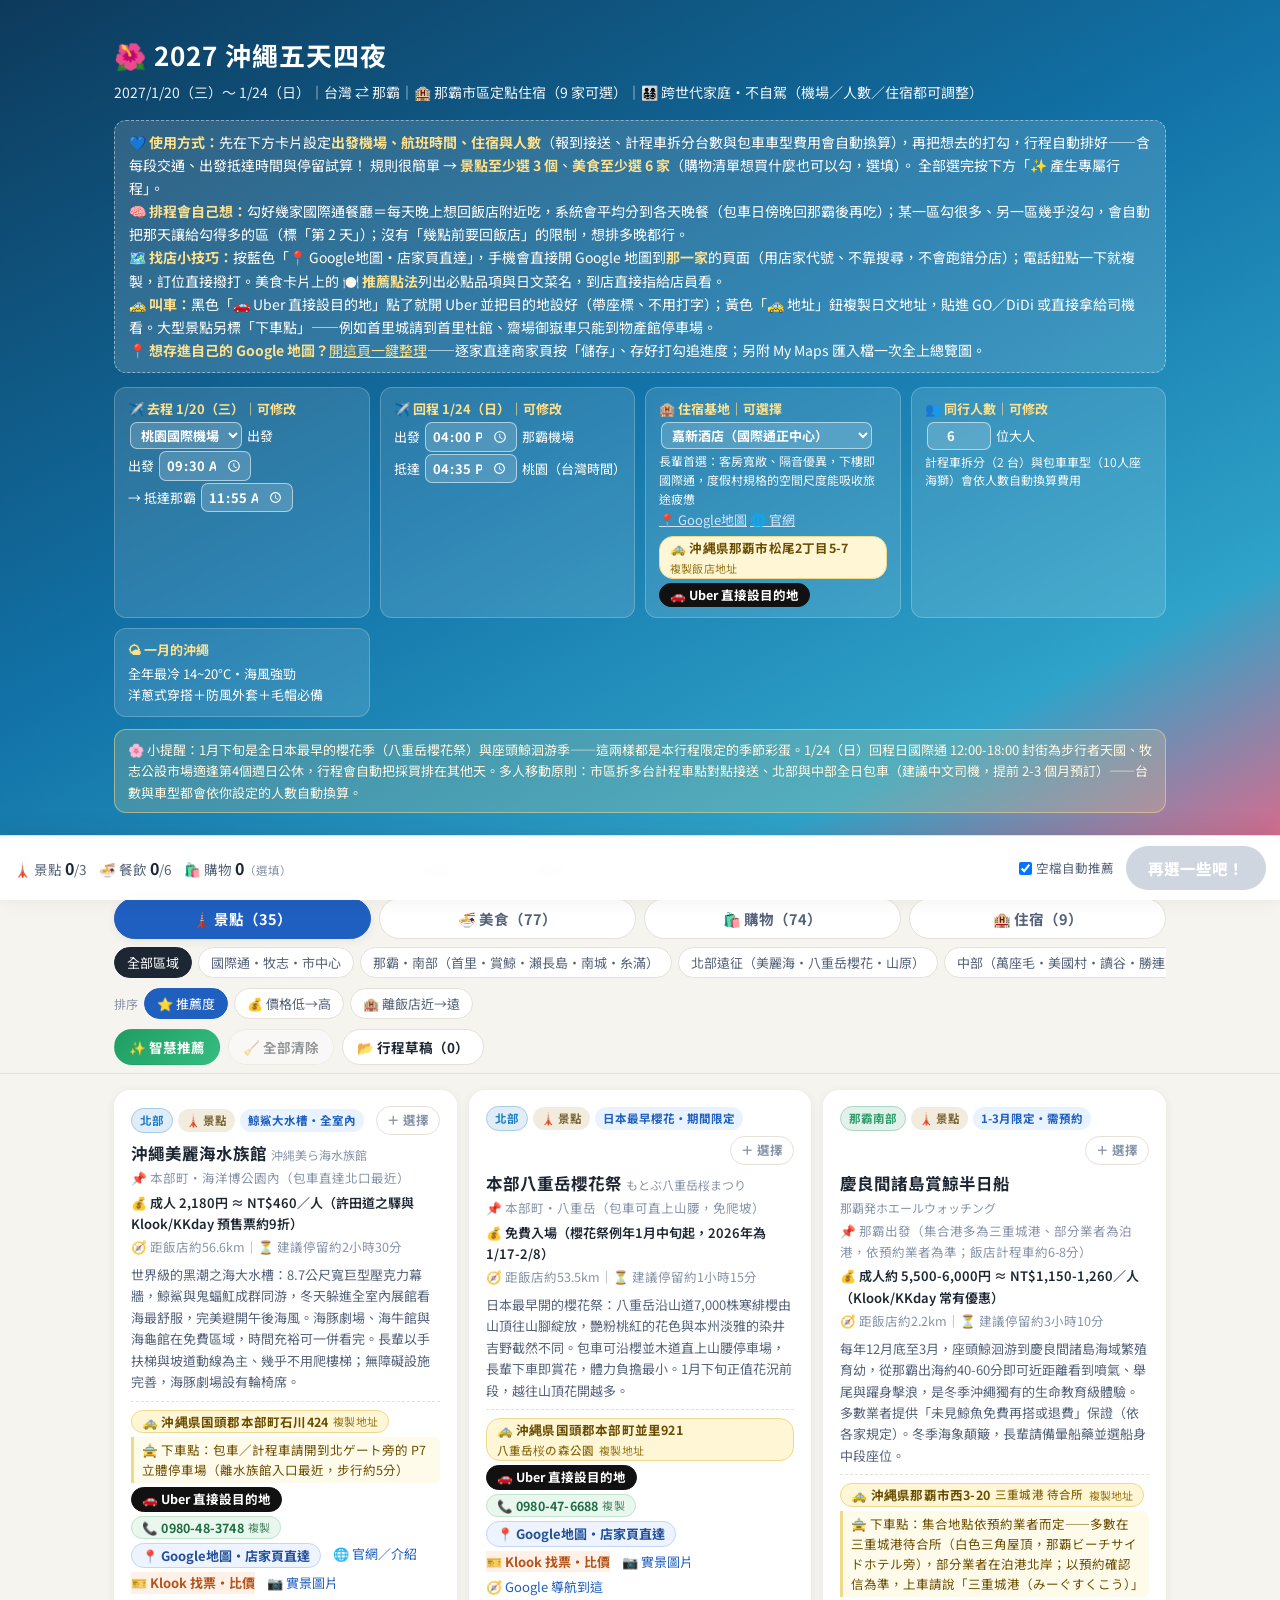
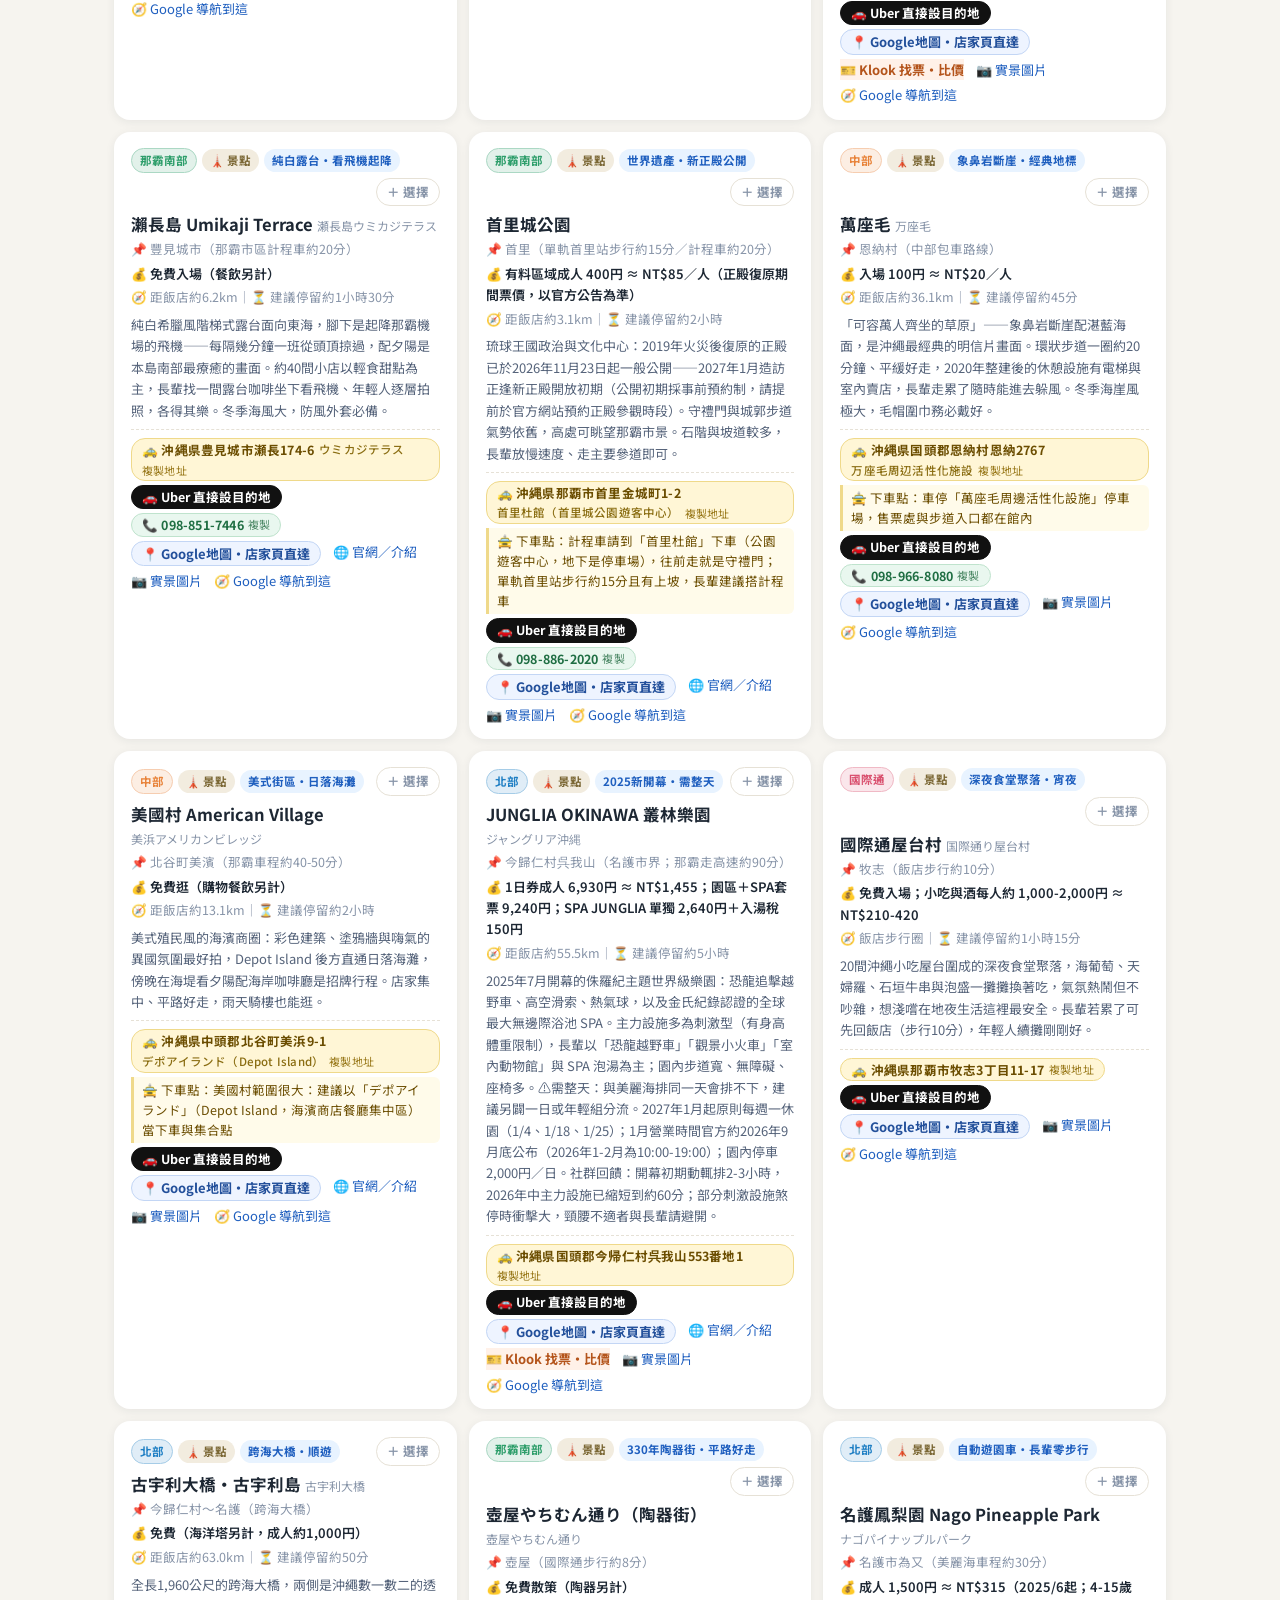
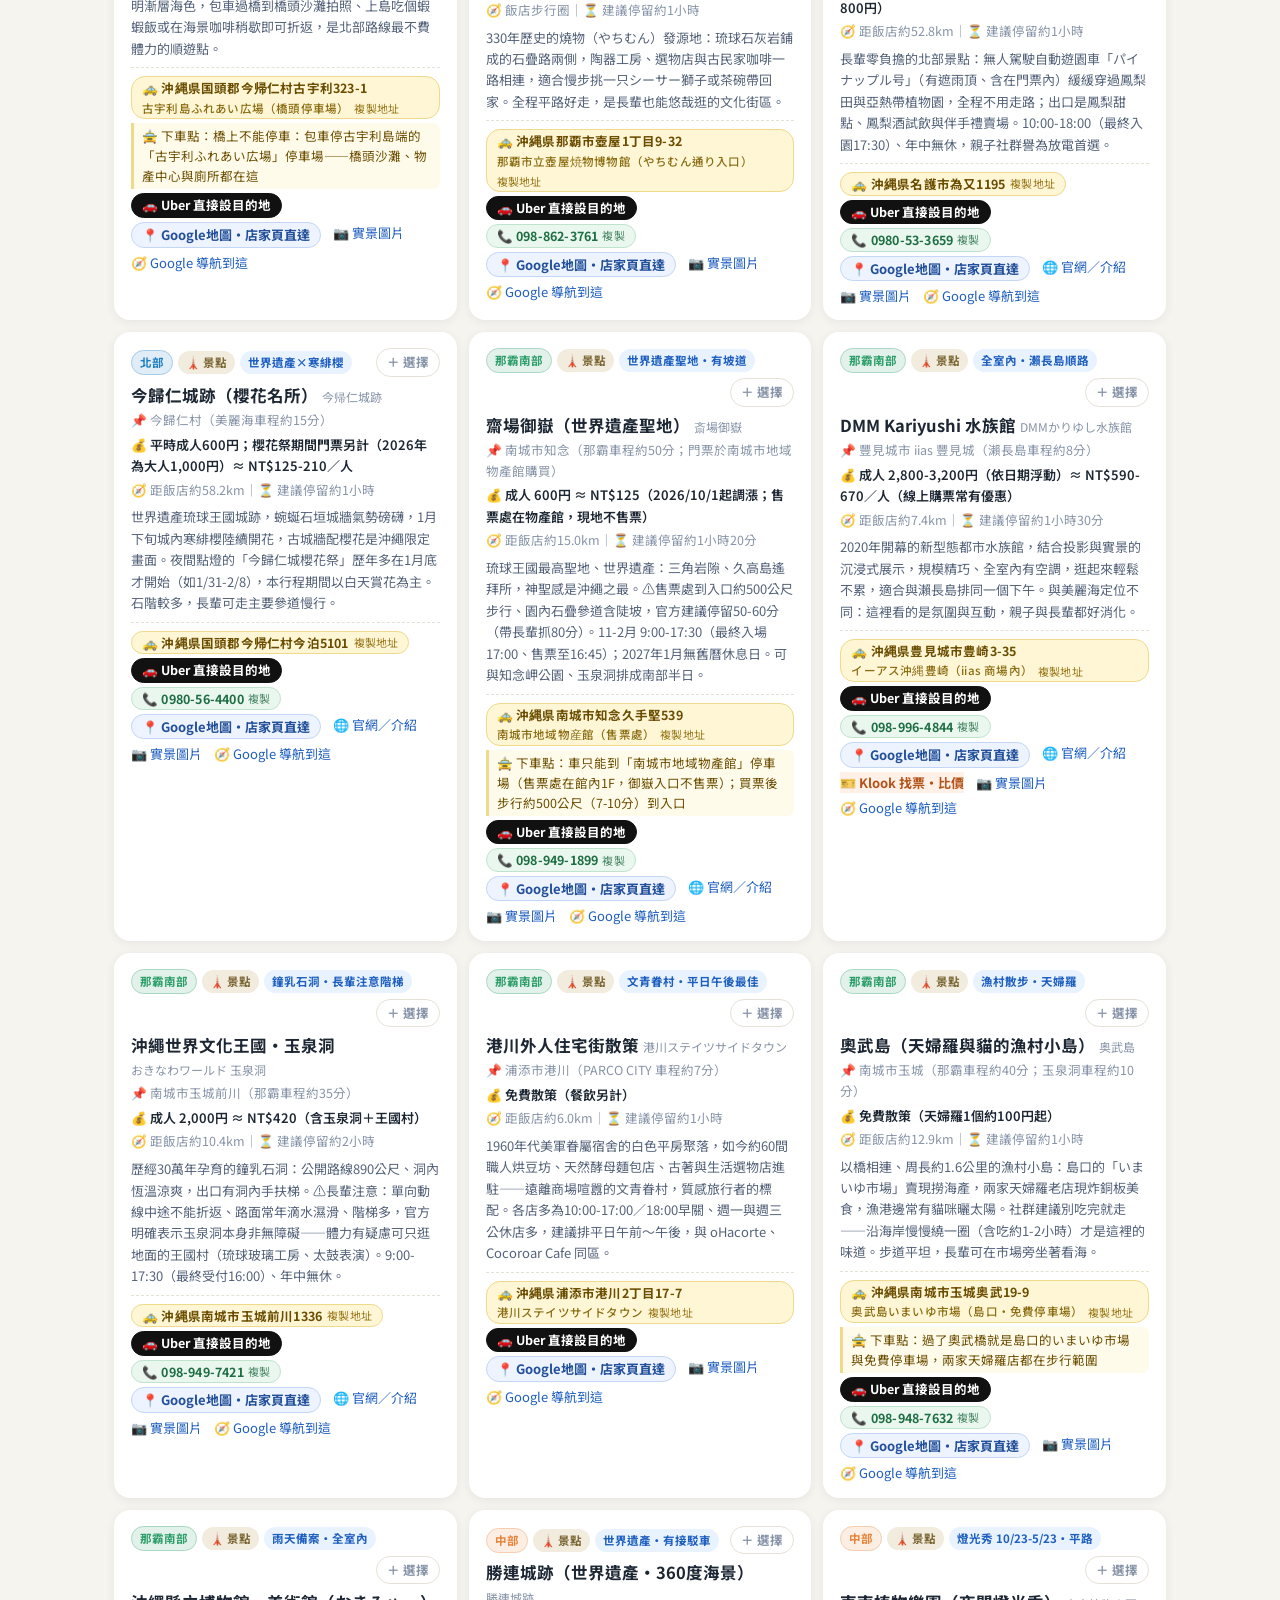
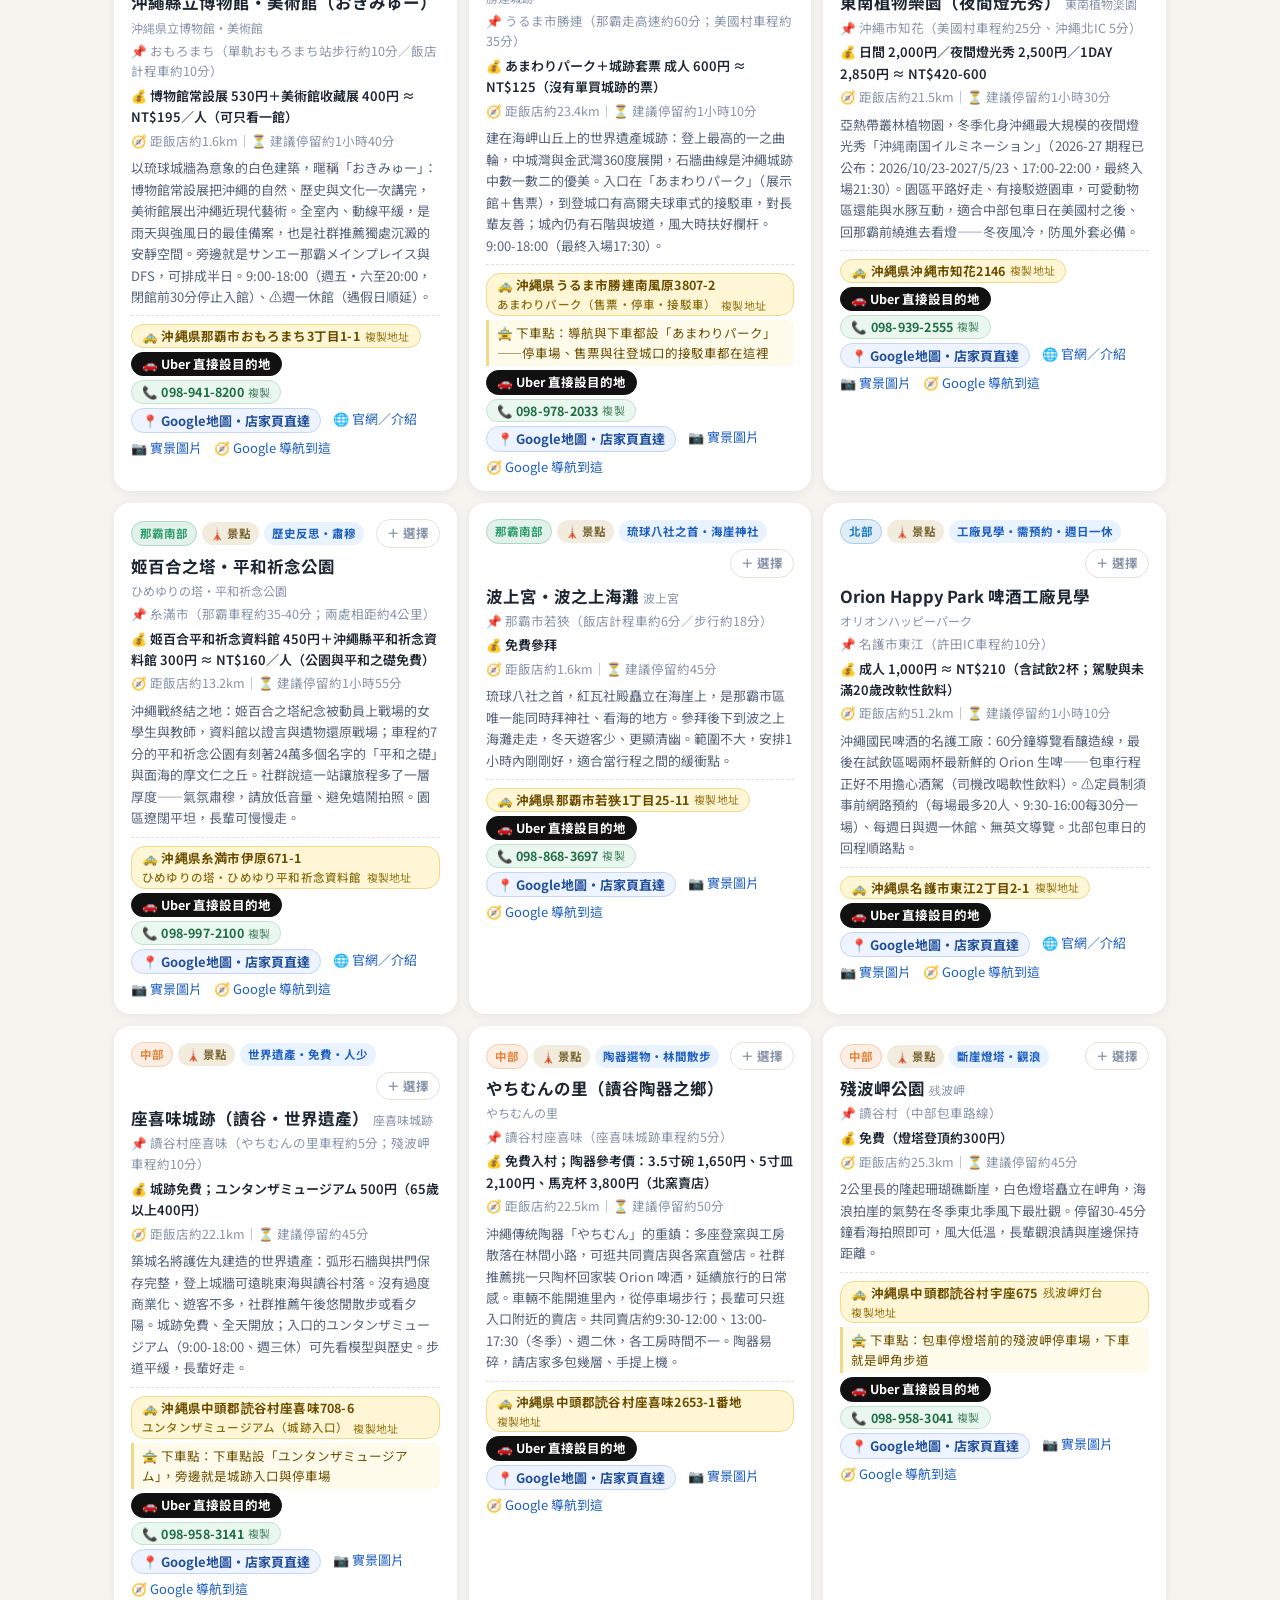
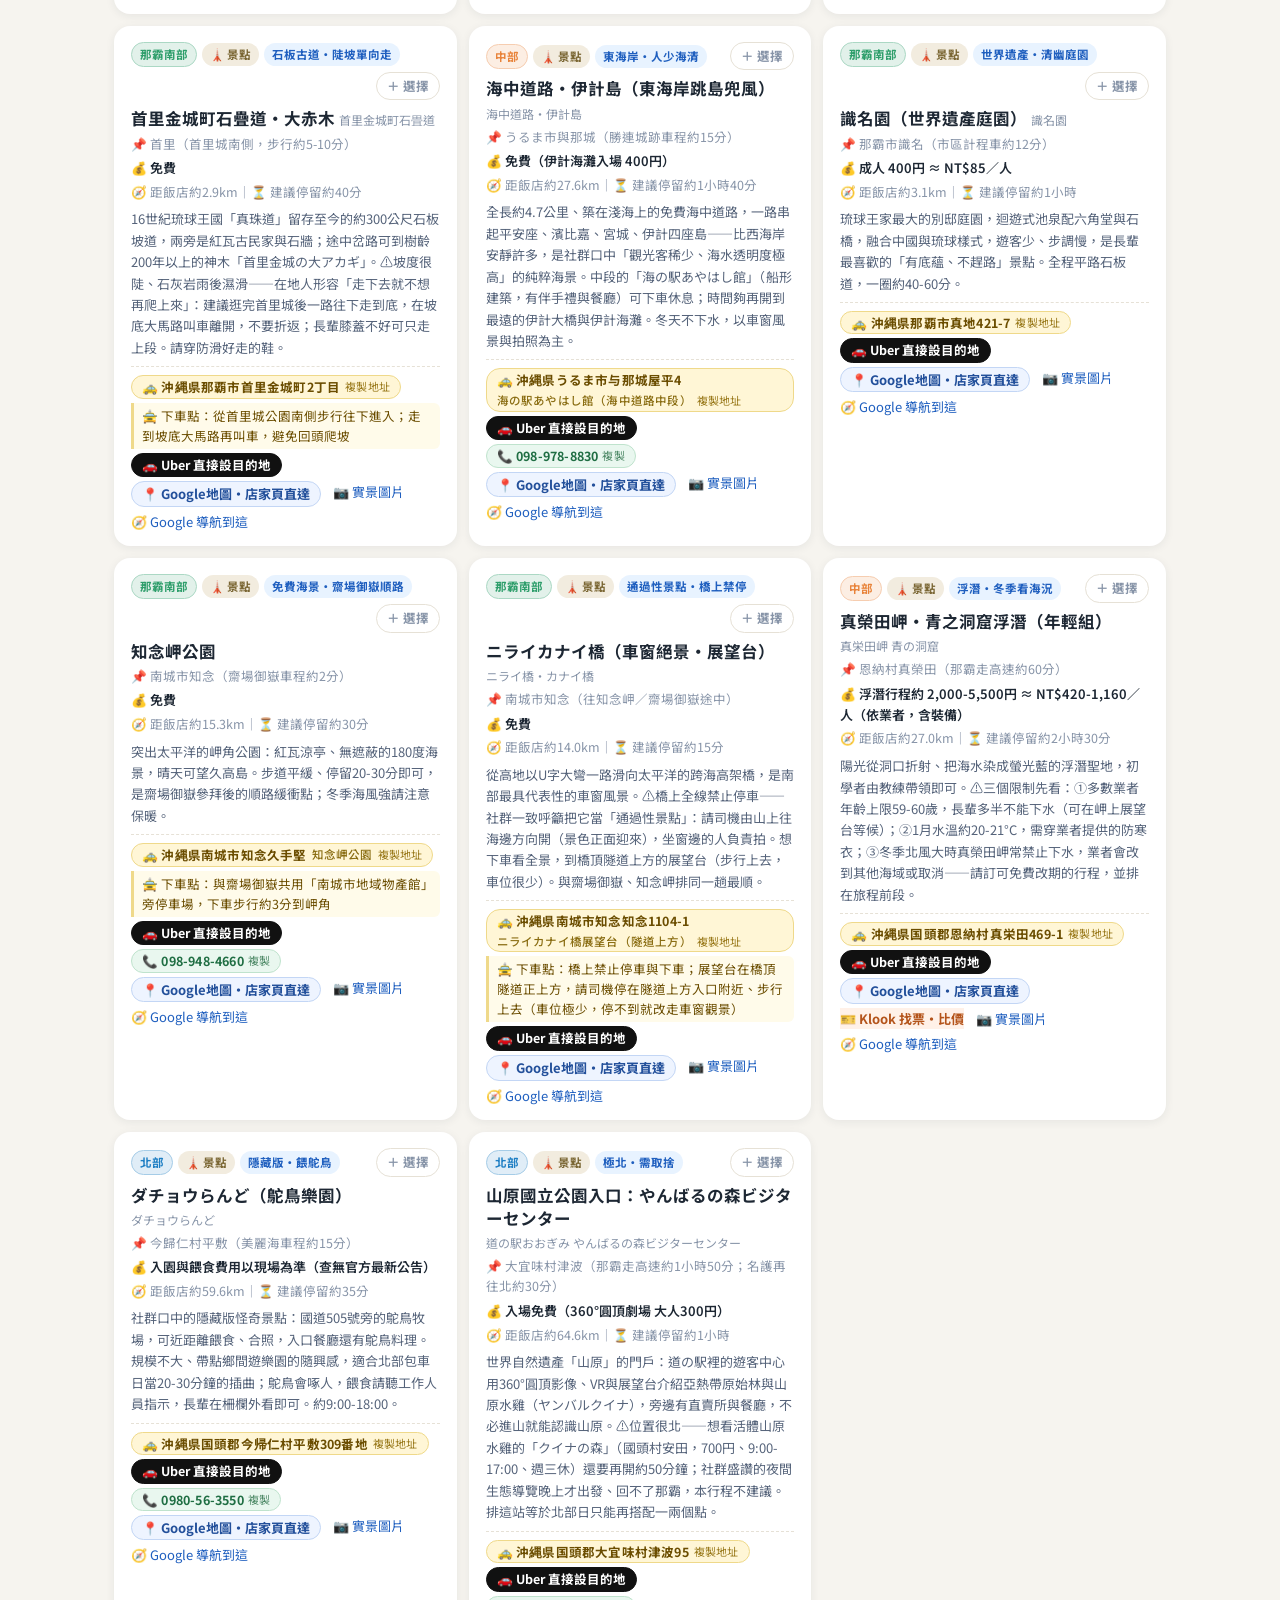
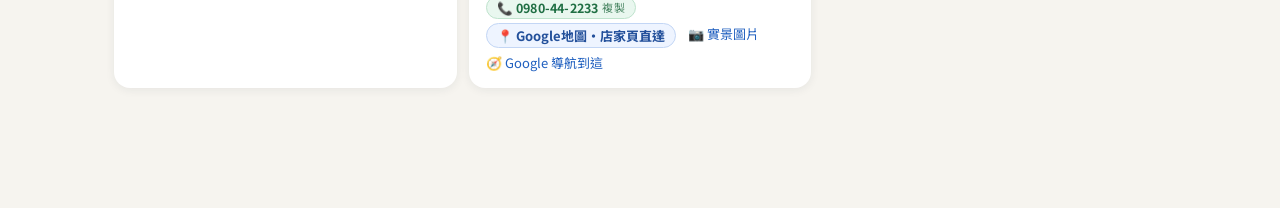
==== index.html @ 6171ee76 "v20261010c：抵達日飛機晚到不再連吃兩餐——時段以「到飯店後可出發時間」為準 使用者回報：航班 15:45 抵達、17:05 到飯店，系統仍把燒肉本部牧場塞進「抵達首餐」 （17:45），3." ====
<!DOCTYPE html>
<html lang="zh-Hant">
<head>
<meta charset="UTF-8">
<meta name="viewport" content="width=device-width, initial-scale=1.0, viewport-fit=cover">
<!-- 首頁本身不要被快取，否則手機會一直開到舊版（資源檔靠 ?v= 版本號快取即可） -->
<meta http-equiv="Cache-Control" content="no-cache, no-store, must-revalidate">
<meta http-equiv="Pragma" content="no-cache">
<meta http-equiv="Expires" content="0">
<title>2027 沖繩五天四夜｜跨世代家庭客製行程規劃</title>
<meta name="description" content="勾選想去的景點與美食，自動排出專屬的沖繩五天四夜行程。2027/1/20-1/24，跨世代家庭・不自駕，出發機場／人數／住宿皆可調整。">
<meta property="og:title" content="2027 沖繩五天四夜｜跨世代家庭客製行程規劃">
<meta property="og:description" content="設定機場航班、人數與住宿，勾選 3 個以上景點＋6 家以上美食，一鍵產生含包車、單軌與計程車拆分試算的客製行程表">
<link rel="icon" href="data:image/svg+xml,<svg xmlns=%22http://www.w3.org/2000/svg%22 viewBox=%220 0 100 100%22><text y=%22.9em%22 font-size=%2290%22>🌺</text></svg>">
<link rel="preconnect" href="https://fonts.googleapis.com">
<link rel="preconnect" href="https://fonts.gstatic.com" crossorigin>
<link href="https://fonts.googleapis.com/css2?family=Noto+Sans+TC:wght@400;500;700;900&display=swap" rel="stylesheet">
<link rel="stylesheet" href="assets/style.css?v=20261010c">
</head>
<body>

<!-- ══════════ 勾選頁 ══════════ -->
<div id="pick">
  <header class="hero">
    <div class="wrap">
      <h1>🌺 2027 沖繩五天四夜</h1>
      <div class="sub">2027/1/20（三）～ 1/24（日）｜台灣 ⇄ 那霸｜🏨 那霸市區定點住宿（9 家可選）｜👨‍👩‍👧‍👦 跨世代家庭・不自駕（機場／人數／住宿都可調整）</div>
      <div class="howto">
        💙 <b>使用方式：</b>先在下方卡片設定<b>出發機場、航班時間、住宿與人數</b>（報到接送、計程車拆分台數與包車車型費用會自動換算），再把想去的打勾，行程自動排好——含每段交通、出發抵達時間與停留試算！
        規則很簡單 → <b>景點至少選 3 個</b>、<b>美食至少選 6 家</b>（購物清單想買什麼也可以勾，選填）。
        全部選完按下方「✨ 產生專屬行程」。
        <br>🧠 <b>排程會自己想：</b>勾好幾家國際通餐廳＝每天晚上想回飯店附近吃，系統會平均分到各天晚餐（包車日傍晚回那霸後再吃）；某一區勾很多、另一區幾乎沒勾，會自動把那天讓給勾得多的區（標「第 2 天」）；沒有「幾點前要回飯店」的限制，想排多晚都行。
        <br>🗺️ <b>找店小技巧：</b>按藍色「📍 Google地圖・店家頁直達」，手機會直接開 Google 地圖到<b>那一家</b>的頁面（用店家代號、不靠搜尋，不會跑錯分店）；電話鈕點一下就複製，訂位直接撥打。美食卡片上的 <b>🍽️ 推薦點法</b>列出必點品項與日文菜名，到店直接指給店員看。
        <br>🚕 <b>叫車：</b>黑色「🚗 Uber 直接設目的地」點了就開 Uber 並把目的地設好（帶座標、不用打字）；黃色「🚕 地址」鈕複製日文地址，貼進 GO／DiDi 或直接拿給司機看。大型景點另標「下車點」——例如首里城請到首里杜館、齋場御嶽車只能到物產館停車場。
        <br>📍 <b>想存進自己的 Google 地圖？</b><a href="https://kenhuangads.github.io/travel-tool/savelist.html" target="_blank" rel="noopener" style="color:#ffe08a;text-decoration:underline">開這頁一鍵整理</a>——逐家直達商家頁按「儲存」、存好打勾追進度；另附 My Maps 匯入檔一次全上總覽圖。
      </div>
      <div class="info-cards" id="heroCards"><!-- 由 app.js 渲染：航班／機場／住宿／人數卡片 --></div>
      <div class="holiday-banner">🌸 小提醒：1月下旬是全日本最早的櫻花季（八重岳櫻花祭）與座頭鯨洄游季——這兩樣都是本行程限定的季節彩蛋。1/24（日）回程日國際通 12:00-18:00 封街為步行者天國、牧志公設市場適逢第4個週日公休，行程會自動把採買排在其他天。多人移動原則：市區拆多台計程車點對點接送、北部與中部全日包車（建議中文司機，提前 2-3 個月預訂）——台數與車型都會依你設定的人數自動換算。</div>
    </div>
  </header>

  <div class="controls">
    <div class="wrap">
      <div id="searchrow">
        <span class="s-ico">🔍</span>
        <input id="searchBox" type="text" autocomplete="off" placeholder="搜尋店名／商品／日文／區域…（例：沖繩麵、紅芋塔、美麗海）">
        <button id="searchClear" class="s-clear" style="display:none" aria-label="清除搜尋">✕</button>
      </div>
      <div id="tabs"></div>
      <button id="filterToggle" aria-expanded="false">🎛 篩選與排序 ▼</button>
      <div id="filterwrap">
        <div id="subchips"></div>
        <div id="storechips"></div>
        <div id="regionchips"></div>
        <div id="sortrow"></div>
        <div id="toolrow"></div>
      </div>
    </div>
  </div>

  <div class="wrap"><div id="draftpanel"></div></div>

  <main class="wrap">
    <div id="grid"></div>
  </main>

  <div id="bar"></div>
</div>

<!-- ══════════ 結果頁 ══════════ -->
<div id="result" style="display:none">
  <div class="wrap" id="result-inner"></div>
</div>

<script src="assets/data.js?v=20261010c"></script>
<script src="assets/app.js?v=20261010c"></script>
</body>
</html>
---- assets/style.css ----
/* ============================================================
   2027 沖繩五天四夜 — 樣式
   （沿用釜山版設計系統，Hero 改為冬櫻×海洋漸層）
   ============================================================ */
:root {
  --bg: #f6f4ef;
  --card: #ffffff;
  --ink: #1d2733;
  --ink-2: #55637a;
  --ink-3: #8794a8;
  --line: #e6e1d6;
  --ocean: #1f5fbf;
  --ocean-deep: #10386e;
  --coral: #ff6b5e;
  --sun: #f5a623;
  --ok: #1f9d63;
  --warn: #d24545;
  --radius: 16px;
  --shadow: 0 2px 10px rgba(29, 39, 51, .07);
}
* { box-sizing: border-box; margin: 0; padding: 0; }
html { -webkit-text-size-adjust: 100%; }
body {
  font-family: "Noto Sans TC", "PingFang TC", "Microsoft JhengHei", -apple-system, sans-serif;
  background: var(--bg); color: var(--ink);
  line-height: 1.65; font-size: 15px;
}
a { color: var(--ocean); text-decoration: none; }
a:hover { text-decoration: underline; }
button { font-family: inherit; cursor: pointer; }
small { color: var(--ink-3); font-weight: 400; }

.wrap { max-width: 1080px; margin: 0 auto; padding: 0 14px; }

/* ── Hero ───────────────────────── */
.hero {
  background: linear-gradient(152deg, #0d3a5c 0%, #1273a8 48%, #2fa3c9 82%, #d76c8e 100%);
  color: #fff; padding: 34px 0 26px; position: relative; overflow: hidden;
}
.hero::after {
  content: ''; position: absolute; inset: auto -10% -55% -10%; height: 90px;
  background: radial-gradient(60% 100% at 50% 0, rgba(255,255,255,.16), transparent 70%);
}
.hero h1 { font-size: 26px; letter-spacing: 1px; margin-bottom: 4px; }
.hero .sub { opacity: .92; font-size: 14px; margin-bottom: 16px; }
.hero .howto {
  background: rgba(255,255,255,.14); border: 1px dashed rgba(255,255,255,.45);
  border-radius: 12px; padding: 10px 14px; font-size: 14px; margin-bottom: 14px;
}
.hero .howto b { color: #ffe08a; }
.info-cards { display: grid; grid-template-columns: repeat(auto-fit, minmax(215px, 1fr)); gap: 10px; }
.ic {
  background: rgba(255,255,255,.12); border: 1px solid rgba(255,255,255,.22);
  border-radius: 12px; padding: 10px 13px; font-size: 13px; backdrop-filter: blur(4px);
}
.ic .ic-t { font-weight: 700; font-size: 13px; color: #ffe08a; margin-bottom: 2px; }
.ic a { color: #cfe4ff; text-decoration: underline; }
.holiday-banner {
  margin-top: 12px; background: rgba(255, 224, 138, .18); border: 1px solid rgba(255, 224, 138, .5);
  border-radius: 12px; padding: 9px 13px; font-size: 13px; color: #fff7e0;
}

/* ── 航班時間輸入欄位（Hero 卡片為深色底、結果頁摘要卡為白底） ── */
.fl-in {
  font: inherit; font-size: 13px; font-weight: 700; width: 92px;
  padding: 2px 6px; margin: 1px 2px; border-radius: 7px;
  border: 1px solid rgba(255,255,255,.55); background: rgba(255,255,255,.16);
  color: #fff; color-scheme: dark; cursor: pointer;
}
.fl-in:focus { outline: 2px solid #ffe08a; outline-offset: 1px; }
.ic label { white-space: nowrap; }
.fl-in.num { width: 64px; text-align: center; }
.fl-sel {
  font: inherit; font-size: 13px; font-weight: 700; max-width: 100%;
  padding: 2px 6px; margin: 1px 2px; border-radius: 7px; cursor: pointer;
  border: 1px solid rgba(255,255,255,.55); background: rgba(255,255,255,.16); color: #fff;
}
.fl-sel option { color: #1d2733; background: #fff; }
.fl-sel:focus { outline: 2px solid #ffe08a; outline-offset: 1px; }
.ic .hotel-pick { font-size: 12px; opacity: .92; line-height: 1.55; display: inline-block; margin-top: 2px; }
.sc .fl-in {
  border-color: #d1d5db; background: #fff; color: var(--ink); color-scheme: light;
}
.sc .fl-sel { border-color: #d1d5db; background: #fff; color: var(--ink); }

/* ── Tabs / Chips ───────────────── */
.controls { position: sticky; top: 0; z-index: 30; background: var(--bg); padding: 10px 0 8px; border-bottom: 1px solid var(--line); }
#tabs { display: flex; gap: 8px; margin-bottom: 8px; }
.tab {
  flex: 1; border: 1.5px solid var(--line); background: var(--card); border-radius: 999px;
  padding: 9px 8px; font-size: 14.5px; font-weight: 700; color: var(--ink-2); transition: .15s;
}
.tab.on { background: var(--ocean); border-color: var(--ocean); color: #fff; box-shadow: var(--shadow); }
#subchips, #regionchips { display: flex; gap: 6px; overflow-x: auto; padding-bottom: 4px; scrollbar-width: none; }
#subchips::-webkit-scrollbar, #regionchips::-webkit-scrollbar { display: none; }
/* 門市列：換行全顯示（預設前 8 間＋更多門市展開），不再橫向捲動 */
#storechips { display: flex; flex-wrap: wrap; gap: 6px; padding-bottom: 4px; margin-top: 6px; align-items: center; }
#storechips .sortlab { flex: none; }
.chip.stc.on { background: var(--ocean); border-color: var(--ocean); color: #fff; }
.chip.stc.more { border-style: dashed; color: var(--ocean); background: #f2f7ff; }

/* 篩選摺疊鈕：桌面隱藏（篩選列全展開）、手機顯示 */
#filterToggle { display: none; }

/* 關鍵字搜尋框 */
#searchrow {
  display: flex; align-items: center; gap: 8px; margin-bottom: 8px;
  background: var(--card); border: 1.5px solid var(--line); border-radius: 999px; padding: 8px 14px;
}
#searchrow:focus-within { border-color: var(--ocean); box-shadow: 0 0 0 3px rgba(31,95,191,.12); }
#searchrow .s-ico { flex: none; font-size: 14px; }
#searchBox { flex: 1; border: none; outline: none; background: transparent; font-family: inherit; font-size: 14.5px; color: var(--ink); min-width: 0; }
#searchBox::placeholder { color: var(--ink-3); }
.s-clear { flex: none; border: none; background: #eef1f6; border-radius: 999px; width: 24px; height: 24px; font-size: 12px; color: var(--ink-2); line-height: 1; }
.s-clear:hover { background: var(--warn); color: #fff; }
#regionchips { margin-top: 6px; }
.chip {
  white-space: nowrap; border: 1px solid var(--line); background: var(--card); color: var(--ink-2);
  border-radius: 999px; padding: 5px 12px; font-size: 13px; transition: .15s;
}
.chip.on { background: var(--ink); color: #fff; border-color: var(--ink); }
.chip.rg.on { background: var(--c, var(--ink)); border-color: var(--c, var(--ink)); }

/* ── 卡片 ───────────────────────── */
#grid { display: grid; grid-template-columns: repeat(auto-fill, minmax(300px, 1fr)); gap: 12px; padding: 16px 0 120px; }
.empty { grid-column: 1/-1; text-align: center; color: var(--ink-3); padding: 40px 0; }
.card {
  background: var(--card); border: 2px solid transparent; border-radius: var(--radius);
  padding: 14px 15px 12px; box-shadow: var(--shadow); cursor: pointer; transition: .16s;
  position: relative;
}
.card:hover { transform: translateY(-2px); box-shadow: 0 6px 18px rgba(29,39,51,.12); }
.card.on { border-color: var(--coral); background: #fff8f4; }
.card h3 { font-size: 16.5px; margin: 7px 0 2px; line-height: 1.4; }
.card h3 small { font-size: 12px; display: inline-block; }
.card .desc { font-size: 13px; color: var(--ink-2); margin: 6px 0 4px; }
.card-head { display: flex; flex-wrap: wrap; gap: 5px; align-items: center; }
.tick {
  margin-left: auto; font-size: 12.5px; font-weight: 700; color: var(--ink-3);
  border: 1.5px solid var(--line); padding: 3px 10px; border-radius: 999px; transition: .15s;
}
.card.on .tick { background: var(--coral); border-color: var(--coral); color: #fff; }
.badge {
  display: inline-block; font-size: 11.5px; font-weight: 700; padding: 2px 8px; border-radius: 999px;
  background: #eef1f6; color: var(--ink-2);
}
.badge.cluster { background: color-mix(in srgb, var(--c) 14%, #fff); color: var(--c); border: 1px solid color-mix(in srgb, var(--c) 40%, #fff); }
.badge.cat { background: #f2ecdf; color: #7a6633; }
.badge.tag { background: #e8f3ff; color: #1f5fbf; }
.badge.ok { background: #e6f6ee; color: var(--ok); }
.badge.note { background: #fff4e0; color: #a06b12; }
.badge.warn { background: #fdeaea; color: var(--warn); }
.badge.sug { background: #fff1d6; color: #9a6b00; border: 1px dashed #d9a94b; }
.badge.free { background: #e6f6ee; color: var(--ok); }
.meta { font-size: 13px; color: var(--ink); margin-top: 3px; font-weight: 600; }
.meta.sub { color: var(--ink-3); font-weight: 400; font-size: 12.5px; }
.links { display: flex; flex-wrap: wrap; gap: 4px 12px; margin-top: 8px; padding-top: 8px; border-top: 1px dashed var(--line); font-size: 13px; }

/* ── 底部固定列 ─────────────────── */
#bar {
  position: fixed; left: 0; right: 0; bottom: 0; z-index: 50;
  background: rgba(255,255,255,.96); backdrop-filter: blur(8px);
  border-top: 1px solid var(--line); box-shadow: 0 -4px 20px rgba(29,39,51,.10);
  padding: 10px 14px calc(10px + env(safe-area-inset-bottom));
  display: flex; flex-wrap: wrap; gap: 8px 14px; align-items: center; justify-content: space-between;
}
.bar-counts { display: flex; gap: 12px; font-size: 13.5px; color: var(--ink-2); flex-wrap: wrap; }
.cnt b { font-size: 16px; color: var(--ink); }
.cnt.ok { color: var(--ok); } .cnt.ok b { color: var(--ok); }
.cnt.opt i { font-style: normal; font-size: 11.5px; color: var(--ink-3); }
.bar-actions { display: flex; align-items: center; gap: 12px; margin-left: auto; }
.af { font-size: 12.5px; color: var(--ink-2); display: flex; align-items: center; gap: 4px; white-space: nowrap; }
.gen {
  background: linear-gradient(135deg, var(--coral), #ff8f5e); color: #fff; border: none;
  font-size: 15.5px; font-weight: 800; padding: 11px 22px; border-radius: 999px;
  box-shadow: 0 4px 14px rgba(255,107,94,.4); transition: .15s;
}
.gen:disabled { background: #cfd6e0; box-shadow: none; cursor: not-allowed; }
.gen:not(:disabled):hover { transform: translateY(-1px); }

/* ── 結果頁 ─────────────────────── */
#result { padding-bottom: 60px; }
.r-head { padding: 26px 0 6px; }
.r-head h1 { font-size: 24px; margin: 10px 0 2px; }
.r-sub { color: var(--ink-2); font-size: 14px; margin-bottom: 14px; }
.back {
  background: var(--card); border: 1.5px solid var(--line); border-radius: 999px;
  padding: 7px 16px; font-size: 13.5px; font-weight: 700; color: var(--ink-2);
}
.share-note { margin-top: 8px; font-size: 13px; color: var(--ocean); background: #e8f3ff; border-radius: 10px; padding: 7px 12px; display: inline-block; }
.summary-cards { display: grid; grid-template-columns: repeat(auto-fit, minmax(220px, 1fr)); gap: 10px; margin-bottom: 12px; }
.sc { background: var(--card); border-radius: 12px; box-shadow: var(--shadow); padding: 12px 14px; font-size: 13px; color: var(--ink-2); }
.sc .sc-t { font-weight: 800; color: var(--ink); margin-bottom: 3px; }
.sc.cost { background: linear-gradient(135deg, #10386e, #1f5fbf); color: #dbe9ff; }
.sc.cost .sc-t { color: #ffe08a; }
.sc.cost .big { font-size: 24px; font-weight: 800; color: #fff; }
.sc.cost .sub { font-size: 12px; opacity: .85; }
.ov-wrap { font-size: 13px; background: var(--card); border-radius: 12px; padding: 10px 14px; box-shadow: var(--shadow); margin-bottom: 12px; }
.ov { display: inline-block; margin: 2px 8px 2px 0; color: var(--ink-2); }
.ov.in { color: var(--ok); }
.ov.out { color: #a06b12; }
.r-actions { display: flex; flex-wrap: wrap; gap: 8px; margin: 4px 0 18px; }
.r-actions button {
  border: none; border-radius: 999px; padding: 10px 18px; font-size: 14px; font-weight: 700;
  background: var(--ink); color: #fff; box-shadow: var(--shadow); transition: .15s;
}
.r-actions button:nth-child(2) { background: var(--ocean); }
.r-actions button:nth-child(3) { background: var(--card); color: var(--ink); border: 1.5px solid var(--line); }
.r-actions button.done { background: var(--ok); }

.day { background: var(--card); border-radius: var(--radius); box-shadow: var(--shadow); padding: 18px; margin-bottom: 18px; border-top: 5px solid var(--c, var(--ocean)); }
.day-head { display: flex; gap: 14px; align-items: center; margin-bottom: 10px; flex-wrap: wrap; }
.day-swap { margin-left: auto; display: flex; align-items: center; gap: 6px; flex-wrap: wrap; }
.day-swap > span { font-size: 11.5px; color: var(--ink-3); white-space: nowrap; }
.day-swap button {
  border: 1px solid var(--line); background: #fff; color: var(--ink-2); cursor: pointer;
  border-radius: 999px; padding: 5px 11px; font-size: 12px; font-weight: 700; white-space: nowrap;
  display: inline-flex; align-items: center; gap: 5px; line-height: 1.2;
}
.day-swap button small { font-weight: 500; font-size: 11px; color: var(--ink-3); }
.day-swap button:hover { border-color: var(--c, var(--ocean)); color: var(--c, var(--ocean)); background: #f7fbff; }
.day-swap button:hover small { color: inherit; opacity: .75; }
@media (max-width: 640px) {
  .day-swap { margin-left: 0; width: 100%; }
  .day-swap button { padding: 7px 13px; }      /* 手機加大點擊面積 */
  .day-swap button small { display: none; }
}
@media print { .day-swap { display: none; } }
.day-no {
  background: var(--c, var(--ocean)); color: #fff; font-weight: 800; border-radius: 12px;
  padding: 8px 12px; font-size: 15px; white-space: nowrap;
}
.day-head h2 { font-size: 18px; line-height: 1.35; }
.day-cl { font-size: 12.5px; color: var(--ink-3); }
.tip { background: #f4f7fb; border-radius: 10px; padding: 8px 12px; font-size: 12.8px; color: var(--ink-2); margin: 8px 0; }
.tip.holiday { background: #fff7e0; color: #8a6200; }
.tip.customs { background: #fdeaea; color: #8c2f2f; }
.timeline { margin-top: 6px; }
.entry { display: flex; gap: 12px; padding: 11px 0; border-bottom: 1px dashed var(--line); }
.entry:last-child { border-bottom: none; }
.entry .t { min-width: 64px; text-align: center; }
.clock { display: block; font-weight: 800; font-size: 14.5px; color: var(--c, var(--ocean)); }
.slotlab { display: block; font-size: 11px; color: var(--ink-3); }
.entry.fixed .e-name { color: var(--ink-2); }
.e-name { font-weight: 700; font-size: 15px; }
.e-meta { font-size: 13px; color: var(--ink-2); margin-top: 2px; }
.e-meta.sub { color: var(--ink-3); font-size: 12.5px; }
.e-desc { font-size: 12.8px; color: var(--ink-2); margin-top: 3px; }
.e-body { flex: 1; }
.e-body .links { margin-top: 6px; padding-top: 6px; }
.backup { background: #faf7ef; border: 1px dashed #d9cfae; border-radius: 12px; padding: 10px 13px; font-size: 13px; margin-top: 10px; }
.bk-item { padding: 6px 0; border-bottom: 1px dashed var(--line); }
.bk-item:last-child { border-bottom: none; }
.bk-item .links { border-top: none; padding-top: 2px; margin-top: 2px; }

.shoplist { background: var(--card); border-radius: var(--radius); box-shadow: var(--shadow); padding: 18px; margin-bottom: 18px; border-top: 5px solid var(--sun); }
.shoplist h2 { font-size: 18px; margin-bottom: 6px; }
.shoplist .hint { font-size: 12.8px; color: var(--ink-2); background: #f4f7fb; border-radius: 10px; padding: 8px 12px; margin-bottom: 8px; }
.shop-group h3 { font-size: 14.5px; margin: 12px 0 4px; color: var(--ocean-deep); }
.shop-item { display: flex; flex-wrap: wrap; justify-content: space-between; gap: 4px 14px; padding: 8px 0; border-bottom: 1px dashed var(--line); font-size: 14px; }
.shop-item .links { border-top: none; padding-top: 2px; margin-top: 2px; }
.r-foot { margin-top: 4px; }

/* ── RWD ────────────────────────── */
@media (max-width: 640px) {
  .hero h1 { font-size: 22px; }
  #grid { grid-template-columns: 1fr; }
  .bar-actions { width: 100%; justify-content: space-between; margin-left: 0; }
  .entry .t { min-width: 54px; }
  .day { padding: 14px; }

  /* 手機：置頂區只留「搜尋＋分頁＋篩選鈕」，篩選列收進抽屜 */
  .tab { font-size: 13px; padding: 8px 4px; white-space: nowrap; }
  #filterToggle {
    display: block; width: 100%; margin-top: 8px;
    border: 1.5px solid var(--line); background: var(--card); border-radius: 999px;
    padding: 8px 12px; font-size: 13.5px; font-weight: 700; color: var(--ink-2); text-align: center;
  }
  .controls.fopen #filterToggle { background: var(--ink); border-color: var(--ink); color: #fff; }
  #filterwrap { display: none; }
  .controls.fopen #filterwrap { display: block; padding-top: 4px; }

  /* 手機：門市列恢復單行手指滑動（觸控滑動很順，不佔畫面） */
  #storechips { flex-wrap: nowrap; overflow-x: auto; scrollbar-width: none; }
  #storechips::-webkit-scrollbar { display: none; }
  #searchrow { padding: 7px 12px; }
}

/* ── v3：排序列 ─────────────────── */
#sortrow { display: flex; align-items: center; gap: 6px; overflow-x: auto; margin-top: 6px; padding-bottom: 2px; scrollbar-width: none; }
#sortrow::-webkit-scrollbar { display: none; }
.sortlab { font-size: 12px; color: var(--ink-3); white-space: nowrap; }
.chip.sort.on { background: var(--ocean); border-color: var(--ocean); color: #fff; }

/* ── v4：工具列（智慧推薦／全部清除／草稿） ── */
#toolrow { display: flex; gap: 8px; flex-wrap: wrap; margin-top: 8px; }
.tool {
  border: 1.5px solid var(--line); background: var(--card); color: var(--ink);
  border-radius: 999px; padding: 7px 14px; font-size: 13.5px; font-weight: 700; transition: .15s;
}
.tool:hover:not(:disabled) { transform: translateY(-1px); box-shadow: var(--shadow); }
.tool.go { background: linear-gradient(135deg, #1f9d63, #35bd80); border-color: transparent; color: #fff; }
.tool.on { background: var(--ink); border-color: var(--ink); color: #fff; }
.tool:disabled { opacity: .45; cursor: not-allowed; }

/* ── v4：同品牌分店提示 ───────────── */
.branchline { color: #1f7fc4 !important; background: #eef6fd; border-radius: 8px; padding: 3px 8px; margin-top: 4px; }
.warnline { color: #8a6200; background: #fff7e0; border-radius: 8px; padding: 3px 8px; margin-top: 4px; font-size: 12.3px; }

/* ── v4：行程草稿面板 ─────────────── */
#draftpanel { margin-top: 12px; }
.draft-wrap { background: var(--card); border-radius: var(--radius); box-shadow: var(--shadow); padding: 12px 14px; border-left: 4px solid var(--ocean); }
.draft-head { display: flex; align-items: center; gap: 10px; flex-wrap: wrap; margin-bottom: 6px; }
.d-hint { font-size: 11.5px; color: var(--ink-3); flex: 1 1 240px; }
.draft { display: flex; align-items: center; gap: 10px; flex-wrap: wrap; padding: 9px 0; border-top: 1px dashed var(--line); }
.draft.on { background: #f2f8ff; border-radius: 10px; padding-left: 8px; padding-right: 8px; }
.d-main { flex: 1 1 220px; font-size: 14px; }
.d-main small { color: var(--ink-3); font-size: 11.5px; margin-left: 4px; }
.d-sum { font-size: 12.3px; color: var(--ink-2); margin-top: 2px; }
.d-act { display: flex; gap: 5px; flex-wrap: wrap; }
.d-empty { font-size: 12.8px; color: var(--ink-3); padding: 10px 0 4px; }
.mini {
  border: 1.5px solid var(--line); background: #fff; color: var(--ink-2);
  border-radius: 999px; padding: 4px 11px; font-size: 12.3px; font-weight: 700; transition: .15s;
}
.mini:hover { border-color: var(--ocean); color: var(--ocean); }
.mini.go { background: var(--ocean); border-color: var(--ocean); color: #fff; }
.mini.del:hover { border-color: var(--warn); color: var(--warn); }

/* ── v4：浮動提示 ───────────────── */
#toast {
  position: fixed; left: 50%; bottom: 96px; transform: translate(-50%, 14px);
  background: rgba(24, 33, 46, .95); color: #fff; font-size: 13.5px; font-weight: 600;
  padding: 11px 18px; border-radius: 12px; max-width: min(560px, calc(100vw - 28px));
  box-shadow: 0 8px 28px rgba(0,0,0,.28); z-index: 80; text-align: center;
  opacity: 0; pointer-events: none; transition: opacity .2s, transform .2s;
}
#toast.show { opacity: 1; transform: translate(-50%, 0); }

/* ── v3：時間軸交通／自由時間／回飯店列 ── */
.entry.trans, .entry.free { padding: 4px 0; border-bottom: none; }
.trans-body, .free-body { font-size: 12.5px; color: var(--ink-2); background: #eef4fb; border-radius: 9px; padding: 5px 10px; }
.trans-body b { color: var(--ocean-deep); font-weight: 700; }
.free-body { background: #eff8f1; color: #2c7a52; }
.clock.sm { display: block; font-size: 12.5px; font-weight: 700; color: var(--ink-3); }
.entry.hotelend .e-name { color: var(--ink-2); }
.stay { color: #8a6200; background: #fff4d6; border-radius: 999px; padding: 1px 8px; font-size: 11.5px; font-weight: 700; white-space: nowrap; }

/* ── v3：行程內採購站 ───────────── */
.entry.storestop .e-body { background: #fffaf0; border: 1px dashed #e3c98b; border-radius: 12px; padding: 9px 12px; }
.store-items { display: flex; flex-wrap: wrap; gap: 4px 8px; margin-top: 6px; }
.store-items span, .store-items button.pi { font-size: 12.5px; color: var(--ink-2); background: #fff; border: 1px solid var(--line); border-radius: 8px; padding: 2px 8px; }
.store-items button.pi { cursor: pointer; font-family: inherit; line-height: 1.5; transition: .12s; }
.store-items button.pi:hover { border-color: var(--ocean); color: var(--ocean); }
.store-items button.pi.on { background: var(--ocean); border-color: var(--ocean); color: #fff; }
.pi-panel { margin-top: 6px; }
.pi-card { background: #fff; border: 1px solid #cfe0f2; border-left: 4px solid var(--ocean); border-radius: 10px; padding: 9px 12px; font-size: 12.8px; line-height: 1.7; color: var(--ink-2); }
.pi-head { display: flex; flex-wrap: wrap; align-items: center; gap: 6px; font-size: 13.5px; color: var(--ink); }
.pi-price { color: #8a5a00; font-weight: 700; margin-top: 2px; }
.pi-buy { color: var(--ink-3); font-size: 12px; }
.pi-card .links { margin-top: 5px; }
@media print { .pi-panel { display: none !important; } .store-items button.pi { border-color: #ccc; color: #333; background: #fff; } }
.store-note { font-size: 12px; color: #a06b12; margin-top: 5px; }
.store-b { margin-top: 10px; padding-top: 8px; border-top: 1px dashed #e3c98b; }
.store-b:first-of-type { margin-top: 4px; padding-top: 0; border-top: none; }
.store-b > b { font-size: 14px; }

/* ── v3：版本列 ─────────────────── */
.ver-wrap { font-size: 13px; background: var(--card); border-radius: 12px; padding: 10px 14px; box-shadow: var(--shadow); margin-bottom: 12px; }
.ver { display: inline-flex; align-items: center; gap: 6px; margin: 3px 8px 3px 0; border: 1.5px solid var(--line); border-radius: 999px; padding: 4px 11px; cursor: pointer; color: var(--ink-2); background: #fff; transition: .15s; }
.ver small { color: var(--ink-3); font-size: 11px; }
.ver.on { border-color: var(--ocean); background: #e8f3ff; color: var(--ocean-deep); }
.ver .vx, .ver .vr { font-style: normal; font-size: 11px; color: var(--ink-3); padding: 0 2px; }
.ver .vx:hover { color: var(--warn); }
.ver .vr:hover { color: var(--ocean); }
.ver-hint { font-size: 11.5px; color: var(--ink-3); display: block; margin-top: 4px; }

/* ── v3：Google 試算表彈窗 ──────── */
.modal-mask { position: fixed; inset: 0; background: rgba(20, 28, 40, .5); z-index: 90; overflow: auto; padding: 16px; }
.modal { background: var(--card); max-width: 600px; margin: 6vh auto; border-radius: 16px; padding: 20px; position: relative; box-shadow: 0 12px 40px rgba(0, 0, 0, .25); }
.modal h3 { margin-bottom: 8px; }
.m-close { position: absolute; top: 12px; right: 14px; border: none; background: #eef1f6; border-radius: 999px; width: 30px; height: 30px; font-size: 14px; }
.m-hint { font-size: 13px; color: var(--ink-2); margin: 8px 0 6px; }
.m-btn { border: 1.5px solid var(--line); background: #fff; border-radius: 999px; padding: 8px 16px; font-size: 13.5px; font-weight: 700; color: var(--ink); margin-top: 4px; }
.m-btn.go { background: var(--ok); border-color: var(--ok); color: #fff; }
.m-btn.done { background: var(--ok); border-color: var(--ok); color: #fff; }
.m-row { display: flex; gap: 8px; flex-wrap: wrap; }
.modal input { width: 100%; border: 1.5px solid var(--line); border-radius: 10px; padding: 9px 12px; font-size: 13px; margin-top: 4px; font-family: inherit; }
.modal hr { border: none; border-top: 1px dashed var(--line); margin: 14px 0; }
.modal details { margin-top: 10px; font-size: 13px; }
.modal summary { cursor: pointer; font-weight: 700; color: var(--ocean-deep); }
.modal ol { padding-left: 20px; margin: 8px 0; color: var(--ink-2); font-size: 12.8px; }
.modal pre { background: #10233f; color: #cfe4ff; border-radius: 10px; padding: 12px; font-size: 11.5px; overflow-x: auto; margin: 6px 0; }
.gs-status { font-size: 13px; margin-top: 8px; color: var(--ink-2); min-height: 18px; }
.r-actions button.gsbtn { background: #1f9d63; }

/* ── 列印 ───────────────────────── */
@media print {
  body { background: #fff; font-size: 12px; }
  .no-print, #bar, .controls, #pick, .modal-mask, #draftpanel, #toast { display: none !important; }
  #result { display: block !important; }
  .day, .shoplist, .sc, .ov-wrap { box-shadow: none; border: 1px solid #ddd; break-inside: avoid; }
  .entry.trans, .entry.free, .entry.storestop { break-inside: avoid; }
  .links a { color: #1a4fa3; text-decoration: underline; }
  .hero { display: none; }
  .print-links { display: block; }
}
/* 列印／PDF 用短網址列：螢幕隱藏，列印與 PDF 版面才出現（純 ASCII，PDF 閱讀器會自動變成可點） */
.print-links { display: none; font: 9.5px/1.55 ui-monospace, Menlo, Consolas, monospace; color: #1a4fa3; word-break: break-all; margin-top: 3px; }
.print-links a { color: #1a4fa3; text-decoration: underline; }
/* PDF 版面（iPhone：Safari 分享→選項→PDF 走螢幕版面，不吃 @media print，所以把同一套規則掛在 body.pdfmode） */
body.pdfmode .no-print, body.pdfmode #bar, body.pdfmode .controls, body.pdfmode #toast, body.pdfmode .e-edit,
body.pdfmode .pi-panel, body.pdfmode .day-swap, body.pdfmode #updbar, body.pdfmode a.uber, body.pdfmode .hero { display: none !important; }
body.pdfmode .print-links { display: block; font-size: 10.5px; }
body.pdfmode .links a { text-decoration: underline; }
body.pdfmode .day, body.pdfmode .shoplist, body.pdfmode .sc, body.pdfmode .ov-wrap { box-shadow: none; border: 1px solid #ddd; }
#pdfExit { position: fixed; right: 12px; bottom: 14px; z-index: 70; background: #1d2733; color: #fff; border: none; border-radius: 999px; padding: 9px 14px; font-size: 13px; font-weight: 700; box-shadow: 0 4px 14px rgba(0,0,0,.25); }
@media print { #pdfExit { display: none; } }

/* ── v5：行程手動調整列 ───────────── */
.e-edit { display: flex; flex-wrap: wrap; align-items: center; gap: 5px; margin-top: 8px; padding-top: 7px; border-top: 1px dashed var(--line); }
.ed-lab { font-size: 11.5px; color: var(--ink-3); margin-right: 2px; }
.ed {
  border: 1.5px solid var(--line); background: #fff; color: var(--ink-2);
  border-radius: 999px; padding: 3px 10px; font-size: 12px; font-weight: 700; transition: .15s;
}
.ed:hover:not(:disabled) { border-color: var(--ocean); color: var(--ocean); }
.ed:disabled { opacity: .35; cursor: not-allowed; }
.ed.del:hover { border-color: var(--warn); color: var(--warn); }
.ed-sel {
  border: 1.5px solid var(--line); background: #fff; color: var(--ink-2); font-family: inherit;
  border-radius: 999px; padding: 3px 8px; font-size: 12px; font-weight: 700; cursor: pointer;
}
.ed-sel:focus { outline: none; border-color: var(--ocean); }
.ed-at { display: inline-flex; align-items: center; gap: 3px; font-size: 11.5px; color: var(--ink-3); }
.ed-time { font-family: inherit; font-size: 11.5px; padding: 2px 4px; border: 1px solid var(--line); border-radius: 7px; background: #fff; color: var(--ink); }
.ed-time:focus { outline: none; border-color: var(--ocean); }
.links a.bk { background: #fff1e8; border-color: #f0c9ad; color: #b4541b; font-weight: 700; }
.links a.bk:hover { background: #ffe4d2; border-color: #e08a4e; }
/* ── v6：出爐／場次提醒 ── */
.batchbox { margin-top: 7px; padding: 7px 11px; border-radius: 10px; font-size: 12.8px; line-height: 1.75; }
.batchbox.ok { background: #e9f7ef; border: 1px solid #bfe3cd; color: #1f6e43; }
.batchbox.warn { background: #fff6e5; border: 1px solid #f0d4a0; color: #8a5a10; }
.batchbox b { color: inherit; }
.bt-all { display: block; margin-top: 3px; font-size: 11.5px; opacity: .85; }

/* ── v6：站內分段時刻（藍線公園膠囊去＋海岸列車回） ── */
.planbox { margin-top: 9px; padding: 9px 11px; background: #f2f8ff; border: 1px solid #cfe0f6; border-left: 4px solid var(--ocean); border-radius: 10px; }
.pl-h { font-size: 12.5px; font-weight: 700; color: var(--ocean-deep); margin-bottom: 5px; }
.pl-row { display: flex; gap: 9px; padding: 4px 0; border-top: 1px dashed #d5e3f5; }
.pl-row:first-of-type { border-top: none; }
.pl-t { flex: 0 0 92px; font-variant-numeric: tabular-nums; font-size: 12.5px; font-weight: 700; color: var(--ocean-deep); }
.pl-b { flex: 1; font-size: 13px; line-height: 1.6; }
.pl-b i { font-style: normal; font-size: 11px; color: #7b8697; margin-left: 6px; }
.pl-b em { display: block; font-style: normal; font-size: 12px; color: var(--ink-3); }
.pl-end { margin-top: 6px; padding-top: 6px; border-top: 1px solid #cfe0f6; font-size: 12.5px; font-weight: 700; color: #1f7a52; }
.pl-note { margin-top: 4px; font-size: 12px; color: var(--ink-3); }
@media (max-width: 640px) { .pl-row { flex-direction: column; gap: 1px; } .pl-t { flex: none; } }

/* ── v6：電話一鍵複製（貼到 NAVER 地圖搜尋最準） ── */
.telbtn {
  display: inline-flex; align-items: center; gap: 4px;
  font-size: 12.5px; font-weight: 700; color: #1f6e43;
  background: #e9f7ef; border: 1px solid #bfe3cd; border-radius: 999px;
  padding: 1px 10px; line-height: 1.55; letter-spacing: .2px;
}
.telbtn em { font-style: normal; font-weight: 400; font-size: 11px; color: #4f8a68; }
.telbtn:hover { background: #d9f0e2; border-color: #8fcaa8; }
.telbtn.done { background: #1f9d63; border-color: #1f9d63; color: #fff; }
.telbtn.done em { color: #fff; }
/* 代理號碼：可撥打但不適合拿去搜尋，用灰階跟「一貼就中」的綠色區隔 */
.telbtn.soft { background: #f1f3f6; border-color: #d8dee7; color: #55606e; }
.telbtn.soft em { color: #8a94a2; }
.telbtn.soft:hover { background: #e6eaf0; border-color: #b9c2cf; }
.links a.nv { background: #eef4ff; border: 1px solid #c3d6f5; border-radius: 999px; padding: 1px 10px; font-weight: 700; color: #23509b; }
.links a.nv:hover { background: #dde9ff; border-color: #8fb3ea; text-decoration: none; }
@media print { .telbtn { border: none; padding: 0; } .telbtn em { display: none; } }
/* Google 店家頁直達（place id）：藍色膠囊，和一般文字連結區隔 */
.links a.gdir { background: #eef4ff; border: 1px solid #c3d6f5; border-radius: 999px; padding: 1px 10px; font-weight: 700; color: #23509b; }
.links a.gdir:hover { background: #dde9ff; border-color: #8fb3ea; text-decoration: none; }
/* ── 日文地址一鍵複製（叫車用，計程車黃） ── */
.addrbtn {
  display: inline-flex; align-items: center; flex-wrap: wrap; gap: 2px 5px; max-width: 100%;
  font-size: 12.5px; font-weight: 700; color: #6b4d00; text-align: left;
  background: #fff6d6; border: 1px solid #efd98a; border-radius: 14px;
  padding: 1px 10px; line-height: 1.55; letter-spacing: .2px; white-space: normal;
}
.addrbtn em { font-style: normal; font-weight: 400; font-size: 11px; color: #9a7a1c; white-space: nowrap; }
.addrbtn i { font-style: normal; font-weight: 500; font-size: 11.5px; color: #8a6d12; }
.addrbtn:hover { background: #ffedb0; border-color: #e2c25a; }
.addrbtn.done { background: #d99a00; border-color: #d99a00; color: #fff; }
.addrbtn.done em { color: #fff; }
/* Uber 深連結（黑底＝Uber 品牌色），飯店列與首頁卡片也會用到，所以不限定在 .links 裡 */
a.uber { display: inline-flex; align-items: center; gap: 4px; background: #111; color: #fff !important; border: 1px solid #111; border-radius: 999px; padding: 1px 10px; font-size: 12.5px; font-weight: 700; text-decoration: none !important; white-space: nowrap; }
a.uber:hover { background: #333; border-color: #333; }
.links-inline { display: flex; flex-wrap: wrap; gap: 4px 8px; align-items: center; margin-top: 5px; }
.ic .hero-addr { margin-top: 6px; }
/* 下車點／省時提醒：自成一行，接在地址鈕下面 */
.links .drop { flex-basis: 100%; font-size: 12.5px; line-height: 1.6; color: #6b4d00; background: #fffbea; border-left: 3px solid #efd98a; padding: 3px 8px; border-radius: 0 6px 6px 0; }
@media print { a.uber { display: none; } .addrbtn { border: none; padding: 0; background: none; } .addrbtn em { display: none; } }

/* ── 推薦點法（到店快速點餐） ── */
.orderbox {
  margin-top: 7px; padding: 8px 11px; border-radius: 10px;
  background: #fdf1e3; border: 1px solid #edd6b4; border-left: 4px solid var(--sun);
  font-size: 12.9px; line-height: 1.72; color: #6b4a12;
}
.orderbox b { color: #a35c00; }
.card .orderbox { font-size: 12.4px; padding: 7px 10px; margin: 7px 0 2px; }
/* 存地圖頁入口（結果頁工具列） */
.r-actions a.r-abtn {
  border-radius: 999px; padding: 10px 18px; font-size: 14px; font-weight: 700;
  background: #e8f9ef; color: #0b8a43; border: 1.5px solid #b5e6c8; box-shadow: var(--shadow);
}
.r-actions a.r-abtn:hover { text-decoration: none; background: #d8f3e3; }
.badge.pin { background: #e8f0ff; color: #2b5fa8; border: 1px solid #b9cef0; }
.r-actions button.rst { background: var(--sun); color: #4a3200; }
@media print { .e-edit { display: none !important; } }
.ov-wrap.edit-hint { background: #f2f8ff; border-left: 4px solid var(--ocean); font-size: 12.8px; color: var(--ink-2); }
.ov-wrap.edit-hint b { color: var(--ocean-deep); }
/* ── v5：備選一鍵排入 ───────────── */
.bk-item { display: flex; flex-wrap: wrap; align-items: center; gap: 6px 10px; }
.bk-main { flex: 1 1 240px; }
.bk-act { display: flex; flex-wrap: wrap; gap: 5px; }
.bk-act .ed.go { background: var(--ok); border-color: var(--ok); color: #fff; }
.bk-act .ed.go:hover { filter: brightness(1.08); }
.bk-none { font-size: 11.8px; color: var(--ink-3); }
/* ── v5：新版本提示 ─────────────── */
#updbar {
  position: fixed; left: 12px; right: 12px; top: 12px; z-index: 100;
  background: #10386e; color: #fff; border-radius: 12px; padding: 10px 14px;
  display: flex; align-items: center; justify-content: space-between; gap: 10px; flex-wrap: wrap;
  font-size: 13.5px; font-weight: 600; box-shadow: 0 8px 26px rgba(0,0,0,.3);
}
#updbar button {
  border: none; background: var(--sun); color: #4a3200; font-weight: 800;
  border-radius: 999px; padding: 7px 16px; font-size: 13.5px; white-space: nowrap;
}
@media print { #updbar { display: none !important; } }

/* ── v6：當日路線圖（地理示意 ＋ 比例路線條） ── */
.routemap {
  background: linear-gradient(160deg, #f7fbff, #eef4fb);
  border: 1px solid #dbe6f5; border-radius: 14px; padding: 11px 13px; margin: 10px 0;
}
.rt-head { display: flex; align-items: center; justify-content: space-between; gap: 8px; flex-wrap: wrap; margin-bottom: 9px; }
.rt-title { font-size: 13.5px; font-weight: 800; color: var(--ocean-deep); }
.rt-legend { display: flex; gap: 10px; font-size: 11px; color: var(--ink-3); }
.rt-body { display: flex; gap: 13px; align-items: flex-start; flex-wrap: wrap; }
.rt-svg {
  width: 200px; height: auto; flex: none;
  background: #fff; border-radius: 10px; border: 1px solid #e3ecf8;
}
.rt-no { font-size: 4px; font-weight: 800; text-anchor: middle; fill: var(--c, #1f5fbf); }
.rt-km { font-size: 3.4px; font-weight: 700; text-anchor: middle; fill: #64748b; }

/* 比例路線條：段落長度＝實際距離 */
.rt-strip { flex: 1 1 300px; min-width: 0; display: flex; align-items: center; flex-wrap: wrap; gap: 3px 0; }
.rt-node {
  display: inline-flex; flex-direction: column; align-items: center; gap: 1px; flex: none;
  background: #fff; border: 1.5px solid var(--c, var(--ocean)); border-radius: 10px;
  padding: 3px 7px; font-size: 11px; color: var(--ink); max-width: 96px; text-align: center;
  opacity: 0; animation: rtPop .3s ease forwards;
}
.rt-node b { font-size: 10px; font-weight: 800; color: var(--c, var(--ocean)); line-height: 1; }
.rt-node em { font-style: normal; font-size: 9.5px; color: var(--ink-3); }
.rt-node.hotel { border-color: var(--ink); font-size: 13px; padding: 5px 8px; opacity: 1; animation: none; }
.rt-seg {
  flex: 1 1 calc(var(--w, 1) * 5px); min-width: 34px; max-width: 130px;
  height: 16px; position: relative; display: flex; align-items: center; justify-content: center;
}
.rt-seg::before {
  content: ''; position: absolute; left: 0; right: 0; top: 50%; height: 2.5px;
  background: var(--col, #c9d2e0); border-radius: 2px; transform: translateY(-50%);
}
.rt-seg i {
  position: relative; font-style: normal; font-size: 9.5px; font-weight: 700;
  color: var(--col, var(--ink-3)); background: #f4f8fd; padding: 0 3px; border-radius: 4px;
  white-space: nowrap;
}

/* 路線依序畫出來 */
.rt-line { stroke-dasharray: 200; stroke-dashoffset: 200; animation: rtDraw .55s ease forwards; }
.rt-dot { opacity: 0; animation: rtPop .3s ease forwards; transform-box: fill-box; transform-origin: center; }
@keyframes rtDraw { to { stroke-dashoffset: 0; } }
@keyframes rtPop { from { opacity: 0; transform: scale(.7); } to { opacity: 1; transform: scale(1); } }
@media (prefers-reduced-motion: reduce) {
  .rt-line { stroke-dashoffset: 0; animation: none; }
  .rt-dot, .rt-node { opacity: 1; animation: none; }
}
@media (max-width: 640px) {
  .rt-body { gap: 10px; }
  .rt-svg { width: 100%; max-width: 320px; margin: 0 auto; }
  .rt-strip { flex-basis: 100%; }
  .rt-seg { min-width: 30px; max-width: 90px; }
  .rt-node { max-width: 84px; font-size: 10.5px; }
}
@media print {
  .routemap { background: #fff; break-inside: avoid; }
  .rt-line { stroke-dashoffset: 0; animation: none; }
  .rt-dot, .rt-node { opacity: 1; animation: none; }
}
/* ── v6：空檔建議 ─────────────────── */
.gap-fill { display: flex; flex-wrap: wrap; align-items: center; gap: 5px; margin-top: 7px; }
.gf-lab { font-size: 11.5px; color: #2c7a52; font-weight: 700; }
.gap-fill .ed.go { background: #fff; border-color: #7fc4a0; color: #1f7a52; }
.gap-fill .ed.go:hover { background: #1f9d63; border-color: #1f9d63; color: #fff; }
.gap-fill .ed em { font-style: normal; opacity: .7; margin-left: 4px; font-size: 10.5px; }

/* ── v7：排不進行程的門市（頂部集中面板） ── */
.unp-wrap { margin: 10px 0; padding: 11px 13px; background: #fff8ec; border: 1px solid #f0d9a8; border-left: 5px solid #e8a13a; border-radius: 12px; scroll-margin-top: 12px; }
.unp-head { font-size: 13.5px; color: #7a5410; margin-bottom: 8px; }
.unp-list { display: grid; grid-template-columns: repeat(auto-fill, minmax(280px, 1fr)); gap: 8px; }
.unp-card { background: #fff; border: 1px solid #eadfc4; border-radius: 10px; padding: 9px 11px; scroll-margin-top: 12px; }
.unp-name { font-size: 14px; font-weight: 700; color: var(--ink); }
.unp-hours { font-size: 11.5px; font-weight: 400; color: #8a94a2; margin-left: 4px; white-space: nowrap; }
.unp-why { font-size: 12.3px; color: #a3610e; margin-top: 3px; }
.unp-items { font-size: 12.3px; color: var(--ink-3); margin-top: 3px; }
.unp-act { display: flex; flex-wrap: wrap; align-items: center; gap: 6px; margin-top: 7px; padding-top: 7px; border-top: 1px dashed #eee3ca; }
.unp-jump { font-size: 12px; color: var(--ocean); white-space: nowrap; }
.tt-link { color: inherit; font-weight: 700; text-decoration: underline; text-underline-offset: 2px; }
.shop-group { scroll-margin-top: 12px; }

/* ── v7：可折疊區塊＋快速跳日列 ── */
/* 不用 CSS smooth：長距離片段跳轉會被瀏覽器靜默取消，跳轉改由 JS 接管 */
details.ov-wrap > summary, details.unp-wrap > summary {
  cursor: pointer; list-style: none; user-select: none; display: flex; flex-wrap: wrap; align-items: center; gap: 6px;
}
details.ov-wrap > summary::-webkit-details-marker, details.unp-wrap > summary::-webkit-details-marker { display: none; }
details.ov-wrap > summary::before, details.unp-wrap > summary::before {
  content: '▸'; font-size: 12px; color: var(--ink-3); transition: transform .15s; flex: none;
}
details[open].ov-wrap > summary::before, details[open].unp-wrap > summary::before { transform: rotate(90deg); }
.sum-hint { font-style: normal; font-size: 12px; color: var(--ink-3); font-weight: 400; }
details.unp-wrap .sum-hint { color: #a3610e; }
details.ov-wrap .ov-body, details.unp-wrap .unp-list { margin-top: 8px; }
details.unp-wrap > summary { margin-bottom: 0; }

.daynav {
  position: sticky; top: 0; z-index: 40;
  display: flex; align-items: center; gap: 6px; overflow-x: auto; scrollbar-width: none;
  background: rgba(246,244,239,.94); backdrop-filter: blur(6px);
  padding: 8px 2px; margin: 4px 0 10px; border-bottom: 1px solid var(--line);
}
.daynav::-webkit-scrollbar { display: none; }
.daynav .dn-lab { flex: none; font-size: 12px; color: var(--ink-3); }
.daynav a {
  flex: none; display: inline-flex; align-items: baseline; gap: 3px;
  border: 1.5px solid var(--line); background: var(--card); border-radius: 999px;
  padding: 4px 12px; font-size: 13px; font-weight: 700; color: var(--ink-2); white-space: nowrap;
}
.daynav a:hover { border-color: var(--ocean); color: var(--ocean); text-decoration: none; }
.daynav a i { font-style: normal; font-size: 11px; font-weight: 400; color: var(--ink-3); }
.daynav .dn-top { margin-left: auto; }
.day, .shoplist { scroll-margin-top: 56px; }
#rtop { scroll-margin-top: 0; }
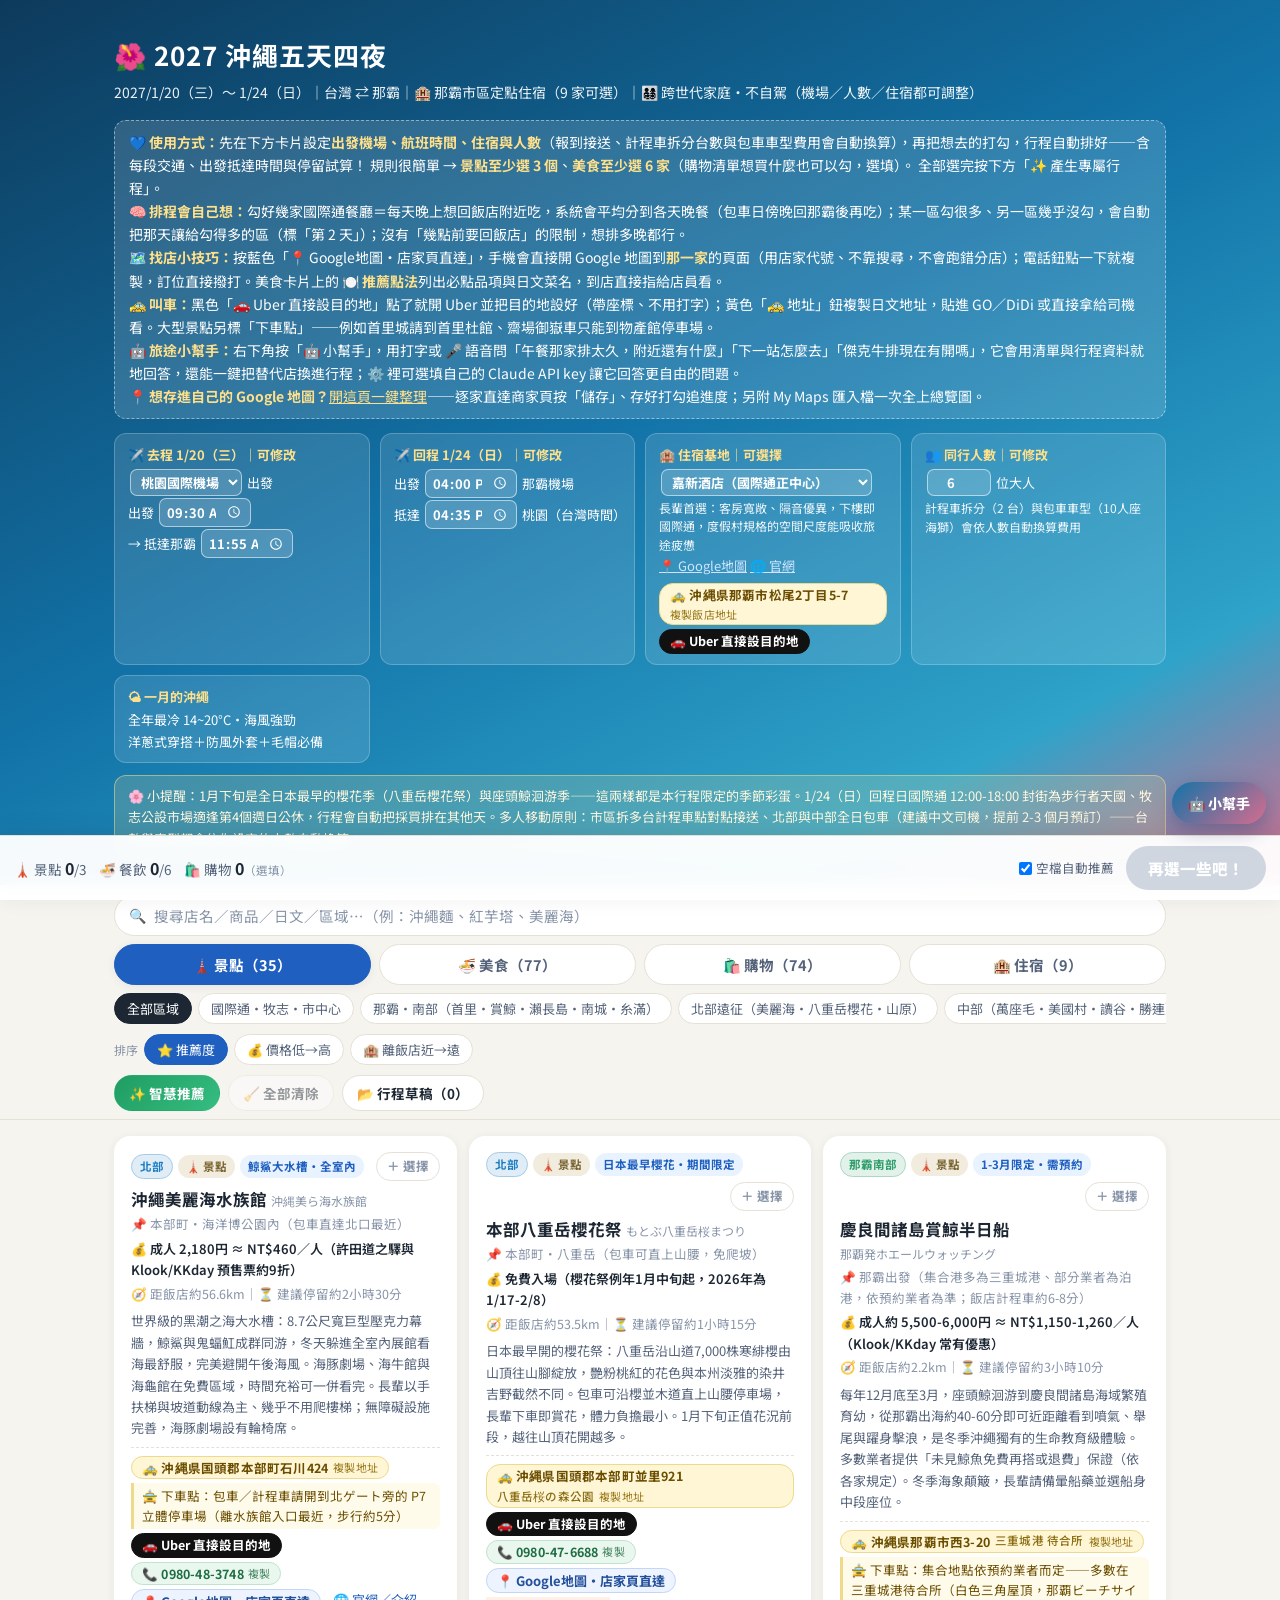
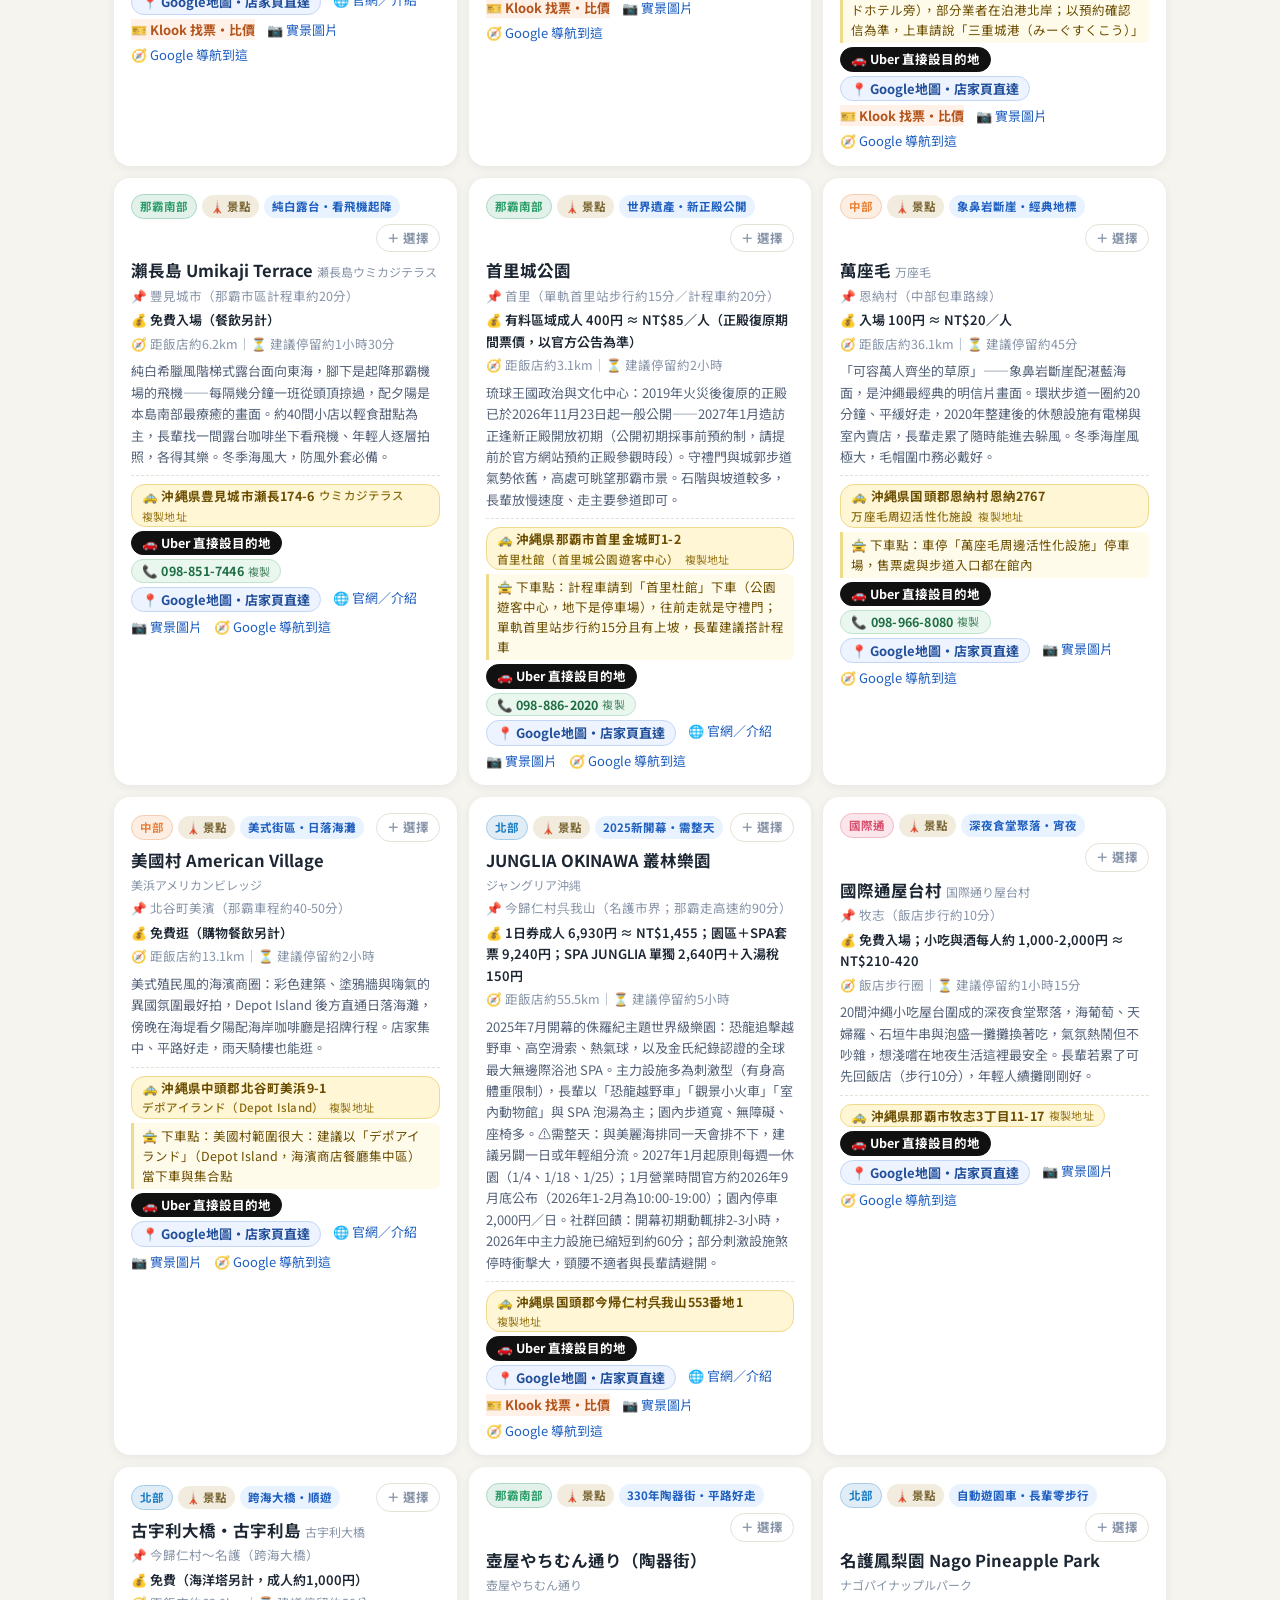
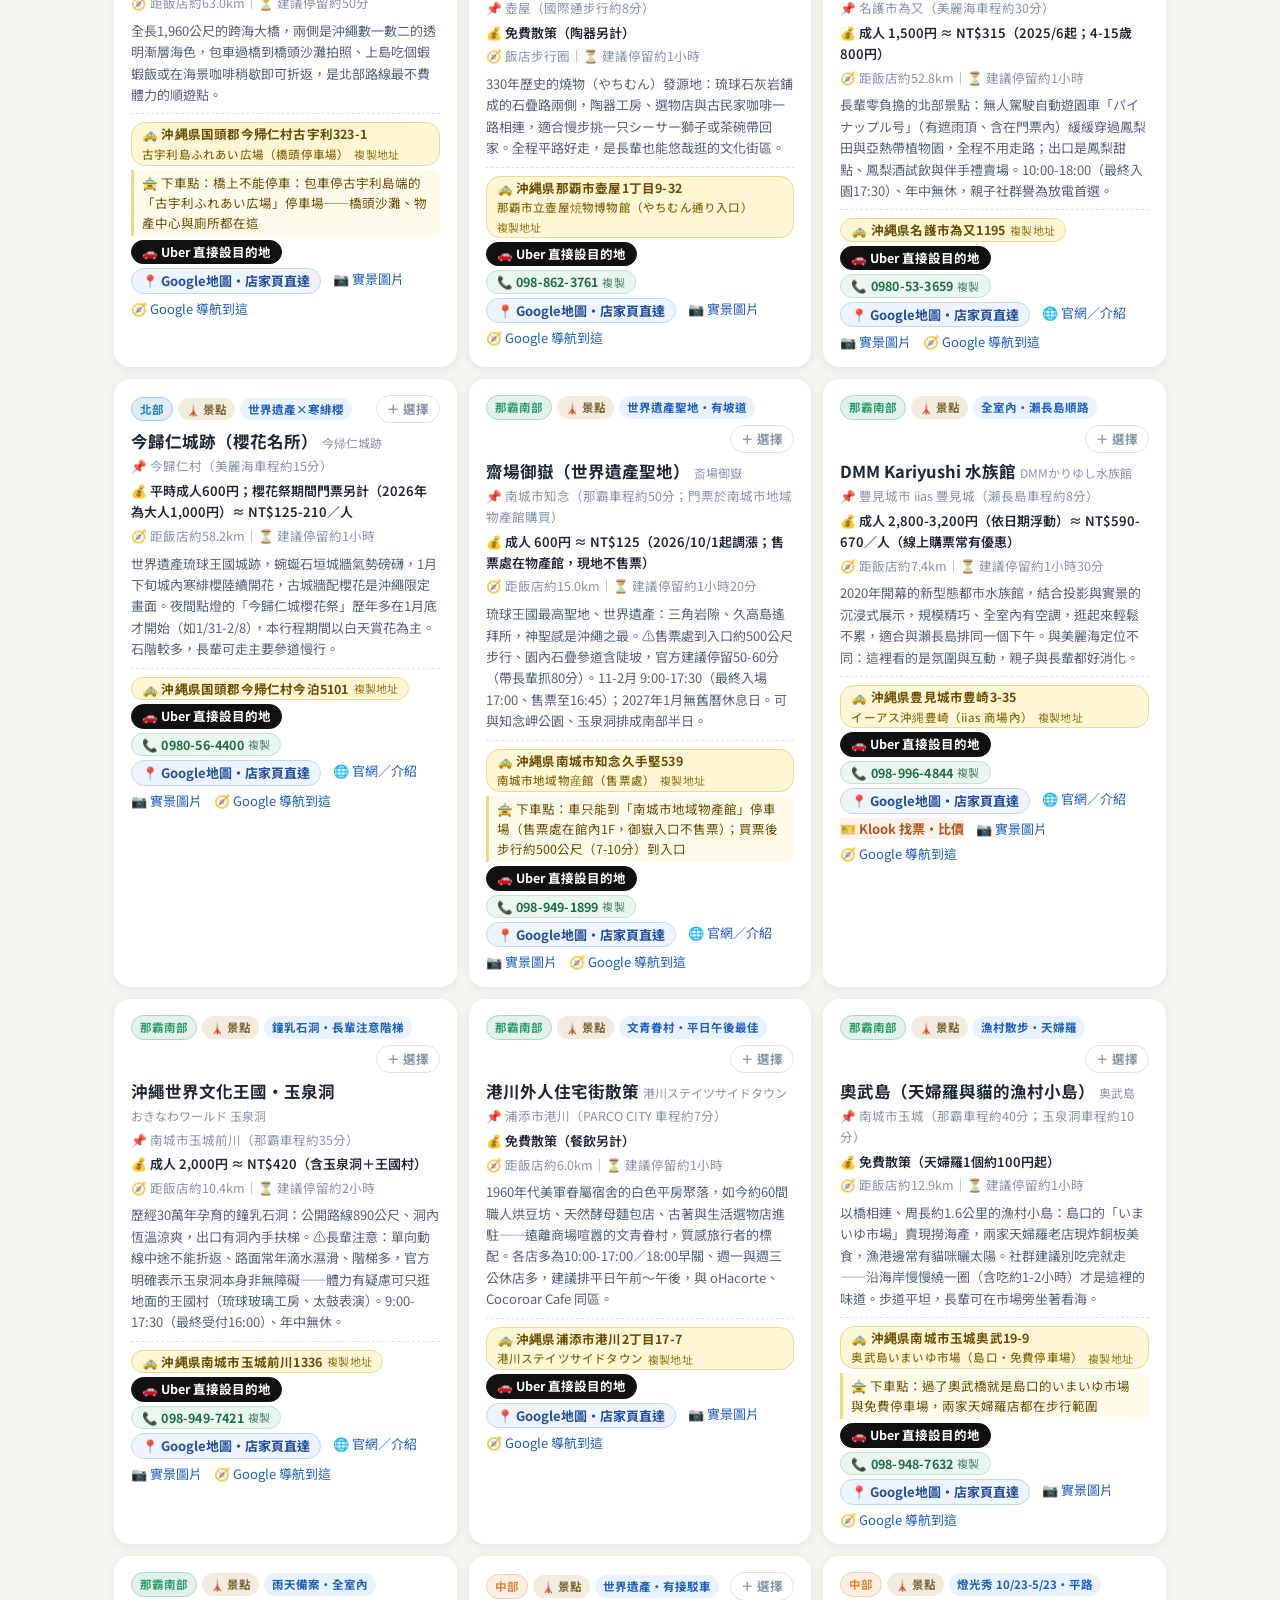
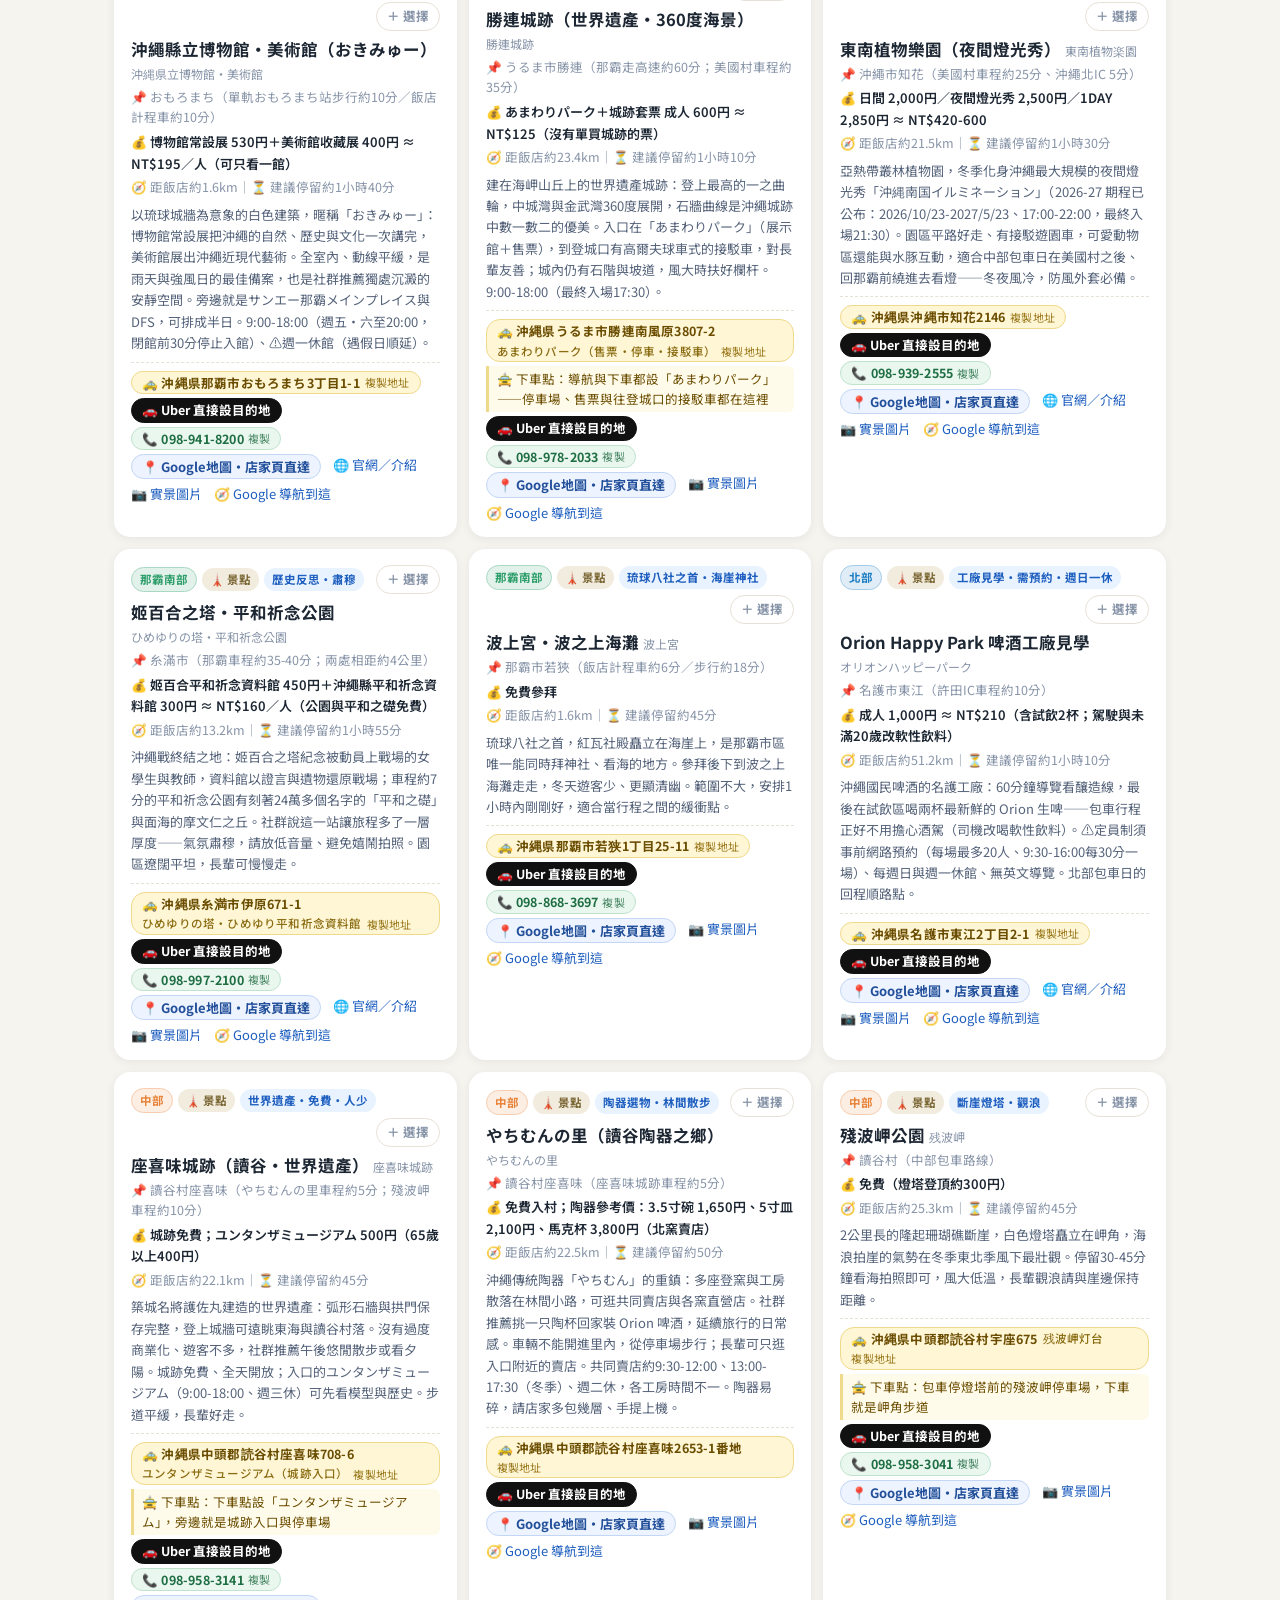
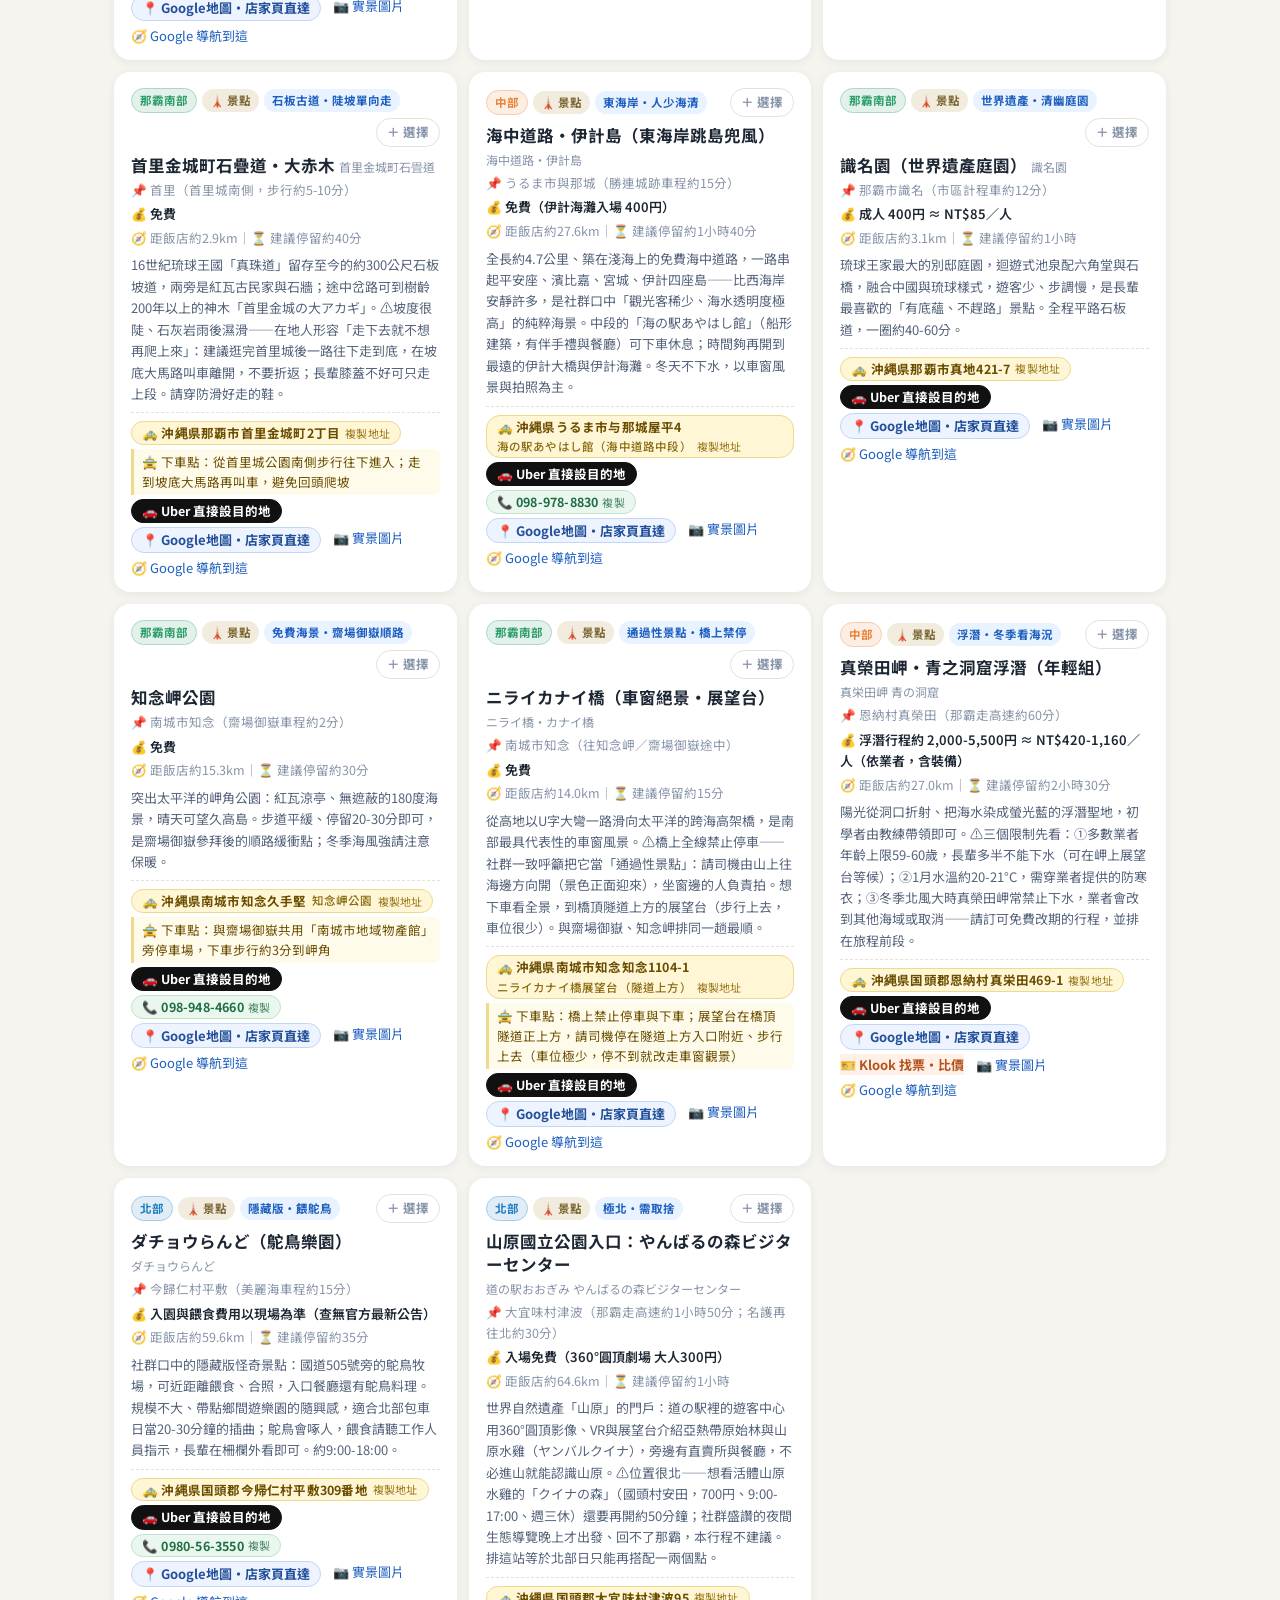
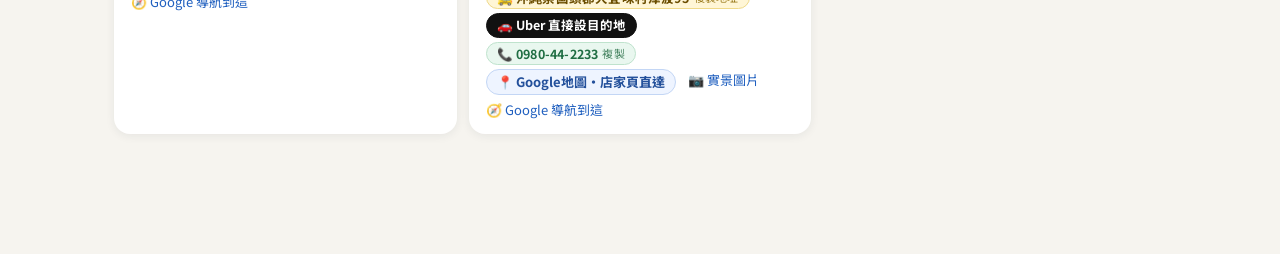
==== commit 179e85a0: "v20261105a：🤖 旅途小幫手——文字／語音提問，附近替代餐廳一鍵換進行程；選用 Claude API 新增 assets/helper.js：右下角小幫手面板，用勾選清單＋當天行程回答——附近" ====
--- a/index.html
+++ b/index.html
@@ -15,7 +15,7 @@
 <link rel="preconnect" href="https://fonts.googleapis.com">
 <link rel="preconnect" href="https://fonts.gstatic.com" crossorigin>
 <link href="https://fonts.googleapis.com/css2?family=Noto+Sans+TC:wght@400;500;700;900&display=swap" rel="stylesheet">
-<link rel="stylesheet" href="assets/style.css?v=20261010c">
+<link rel="stylesheet" href="assets/style.css?v=20261105a">
 </head>
 <body>
 
@@ -32,6 +32,7 @@
         <br>🧠 <b>排程會自己想：</b>勾好幾家國際通餐廳＝每天晚上想回飯店附近吃，系統會平均分到各天晚餐（包車日傍晚回那霸後再吃）；某一區勾很多、另一區幾乎沒勾，會自動把那天讓給勾得多的區（標「第 2 天」）；沒有「幾點前要回飯店」的限制，想排多晚都行。
         <br>🗺️ <b>找店小技巧：</b>按藍色「📍 Google地圖・店家頁直達」，手機會直接開 Google 地圖到<b>那一家</b>的頁面（用店家代號、不靠搜尋，不會跑錯分店）；電話鈕點一下就複製，訂位直接撥打。美食卡片上的 <b>🍽️ 推薦點法</b>列出必點品項與日文菜名，到店直接指給店員看。
         <br>🚕 <b>叫車：</b>黑色「🚗 Uber 直接設目的地」點了就開 Uber 並把目的地設好（帶座標、不用打字）；黃色「🚕 地址」鈕複製日文地址，貼進 GO／DiDi 或直接拿給司機看。大型景點另標「下車點」——例如首里城請到首里杜館、齋場御嶽車只能到物產館停車場。
+        <br>🤖 <b>旅途小幫手：</b>右下角按「🤖 小幫手」，用打字或 🎤 語音問「午餐那家排太久，附近還有什麼」「下一站怎麼去」「傑克牛排現在有開嗎」，它會用清單與行程資料就地回答，還能一鍵把替代店換進行程；⚙️ 裡可選填自己的 Claude API key 讓它回答更自由的問題。
         <br>📍 <b>想存進自己的 Google 地圖？</b><a href="https://kenhuangads.github.io/travel-tool/savelist.html" target="_blank" rel="noopener" style="color:#ffe08a;text-decoration:underline">開這頁一鍵整理</a>——逐家直達商家頁按「儲存」、存好打勾追進度；另附 My Maps 匯入檔一次全上總覽圖。
       </div>
       <div class="info-cards" id="heroCards"><!-- 由 app.js 渲染：航班／機場／住宿／人數卡片 --></div>
@@ -72,7 +73,8 @@
   <div class="wrap" id="result-inner"></div>
 </div>
 
-<script src="assets/data.js?v=20261010c"></script>
-<script src="assets/app.js?v=20261010c"></script>
+<script src="assets/data.js?v=20261105a"></script>
+<script src="assets/app.js?v=20261105a"></script>
+<script src="assets/helper.js?v=20261105a"></script>
 </body>
 </html>
--- a/assets/style.css
+++ b/assets/style.css
@@ -654,3 +654,65 @@
 .daynav .dn-top { margin-left: auto; }
 .day, .shoplist { scroll-margin-top: 56px; }
 #rtop { scroll-margin-top: 0; }
+
+/* ── v9：🤖 旅途小幫手（文字／語音問答） ── */
+#helperFab {
+  position: fixed; right: 14px; bottom: 76px; z-index: 75;
+  border: none; border-radius: 999px; padding: 11px 16px; font-size: 14px; font-weight: 800;
+  background: linear-gradient(135deg, #1273a8, #d76c8e); color: #fff; box-shadow: 0 6px 20px rgba(16,56,110,.35);
+}
+#helperFab.open { background: var(--ink); }
+#helper {
+  position: fixed; right: 10px; bottom: 10px; left: 10px; z-index: 76;
+  max-width: 560px; margin-left: auto; max-height: 78vh; display: flex; flex-direction: column;
+  background: var(--card); border: 1px solid var(--line); border-radius: 16px;
+  box-shadow: 0 14px 40px rgba(16,56,110,.28); overflow: hidden;
+}
+#helper[hidden] { display: none; }
+.hp-head { display: flex; align-items: center; gap: 6px; padding: 9px 10px; background: #0d3a5c; color: #fff; font-size: 14px; }
+.hp-head b { flex: 1; }
+.hp-head select { font-size: 12px; border-radius: 8px; border: none; padding: 3px 6px; max-width: 150px; }
+.hp-head button { border: none; background: rgba(255,255,255,.14); color: #fff; border-radius: 8px; padding: 4px 8px; font-size: 14px; }
+.hp-head button.on { background: var(--sun); color: #4a3200; }
+.hp-set { padding: 10px 12px; background: #f2f7ff; border-bottom: 1px solid var(--line); font-size: 12.5px; }
+.hp-set-row { display: flex; flex-wrap: wrap; gap: 8px 14px; align-items: center; margin-bottom: 6px; }
+.hp-set-row label { display: inline-flex; align-items: center; gap: 6px; }
+.hp-set-row input[type=password] { width: 220px; max-width: 100%; border: 1px solid var(--line); border-radius: 8px; padding: 4px 8px; font-size: 13px; }
+.hp-set-row select { border: 1px solid var(--line); border-radius: 8px; padding: 4px 6px; font-size: 12.5px; }
+.hp-log { flex: 1; overflow-y: auto; padding: 10px 12px; display: flex; flex-direction: column; gap: 8px; min-height: 160px; -webkit-overflow-scrolling: touch; }
+.hp-msg { max-width: 94%; border-radius: 12px; padding: 8px 11px; font-size: 13.5px; line-height: 1.6; }
+.hp-msg.user { align-self: flex-end; background: #1273a8; color: #fff; }
+.hp-msg.bot { align-self: flex-start; background: #f6f4ef; color: var(--ink); width: 94%; }
+.hp-msg p { margin: 0 0 4px; }
+.hp-msg.bot a { word-break: break-all; }
+.hp-ul { padding-left: 18px; margin: 2px 0 6px; }
+.hp-tip { font-size: 12px; color: var(--ink-3); }
+.hp-wait { color: var(--ink-3); }
+.hp-card { background: #fff; border: 1px solid var(--line); border-radius: 10px; padding: 8px 10px; margin: 6px 0; }
+.hp-name { font-weight: 800; font-size: 14px; }
+.hp-name small { font-weight: 400; color: var(--ink-3); font-size: 11.5px; }
+.hp-meta { font-size: 12.5px; color: var(--ink-2); }
+.hp-meta.sub { color: var(--ink-3); font-size: 12px; }
+.hp-st { display: inline-block; border-radius: 999px; padding: 0 8px; font-size: 11.5px; font-weight: 700; background: #eef1f6; color: var(--ink-2); }
+.hp-st.ok { background: #e9f7ef; color: #1f6e43; } .hp-st.warn { background: #fff6d6; color: #8a6d12; } .hp-st.bad { background: #fdeaea; color: #8c2f2f; }
+.hp-card .links { margin-top: 6px; padding-top: 6px; }
+.hp-card .orderbox { font-size: 12.3px; }
+.hp-act { display: flex; flex-wrap: wrap; gap: 6px; margin-top: 7px; }
+.hp-btn { border: 1.5px solid var(--line); background: #fff; border-radius: 999px; padding: 5px 11px; font-size: 12.5px; font-weight: 700; color: var(--ink-2); }
+.hp-btn.go { background: var(--ok); border-color: var(--ok); color: #fff; }
+.hp-rows { background: #fff; border: 1px solid var(--line); border-radius: 10px; padding: 6px 10px; }
+.hp-row { display: flex; gap: 8px; font-size: 13px; padding: 2px 0; border-bottom: 1px dashed var(--line); }
+.hp-row:last-child { border-bottom: none; }
+.hp-t { flex: none; width: 44px; font-weight: 700; color: var(--ocean-deep); font-variant-numeric: tabular-nums; }
+.hp-chips { display: flex; gap: 6px; overflow-x: auto; padding: 6px 10px 2px; scrollbar-width: none; }
+.hp-chips::-webkit-scrollbar { display: none; }
+.hp-chip { flex: none; border: 1px solid #c3d6f5; background: #eef4ff; color: #23509b; border-radius: 999px; padding: 4px 11px; font-size: 12.5px; font-weight: 700; }
+.hp-input { display: flex; gap: 6px; padding: 8px 10px 10px; border-top: 1px solid var(--line); background: #fff; }
+.hp-input input { flex: 1; min-width: 0; border: 1.5px solid var(--line); border-radius: 999px; padding: 8px 12px; font-size: 14px; outline: none; }
+.hp-input input:focus { border-color: var(--ocean); }
+.hp-input button { border: 1.5px solid var(--line); background: #fff; border-radius: 999px; padding: 6px 12px; font-size: 14px; font-weight: 700; }
+.hp-input button.go { background: var(--ocean); border-color: var(--ocean); color: #fff; }
+.hp-input button.on { background: var(--coral); border-color: var(--coral); color: #fff; animation: hpPulse 1s infinite; }
+@keyframes hpPulse { 50% { opacity: .55; } }
+@media print { #helperFab, #helper { display: none !important; } }
+@media (max-width: 640px) { #helper { max-height: 82vh; } #helperFab { bottom: 70px; right: 10px; padding: 10px 14px; } }
